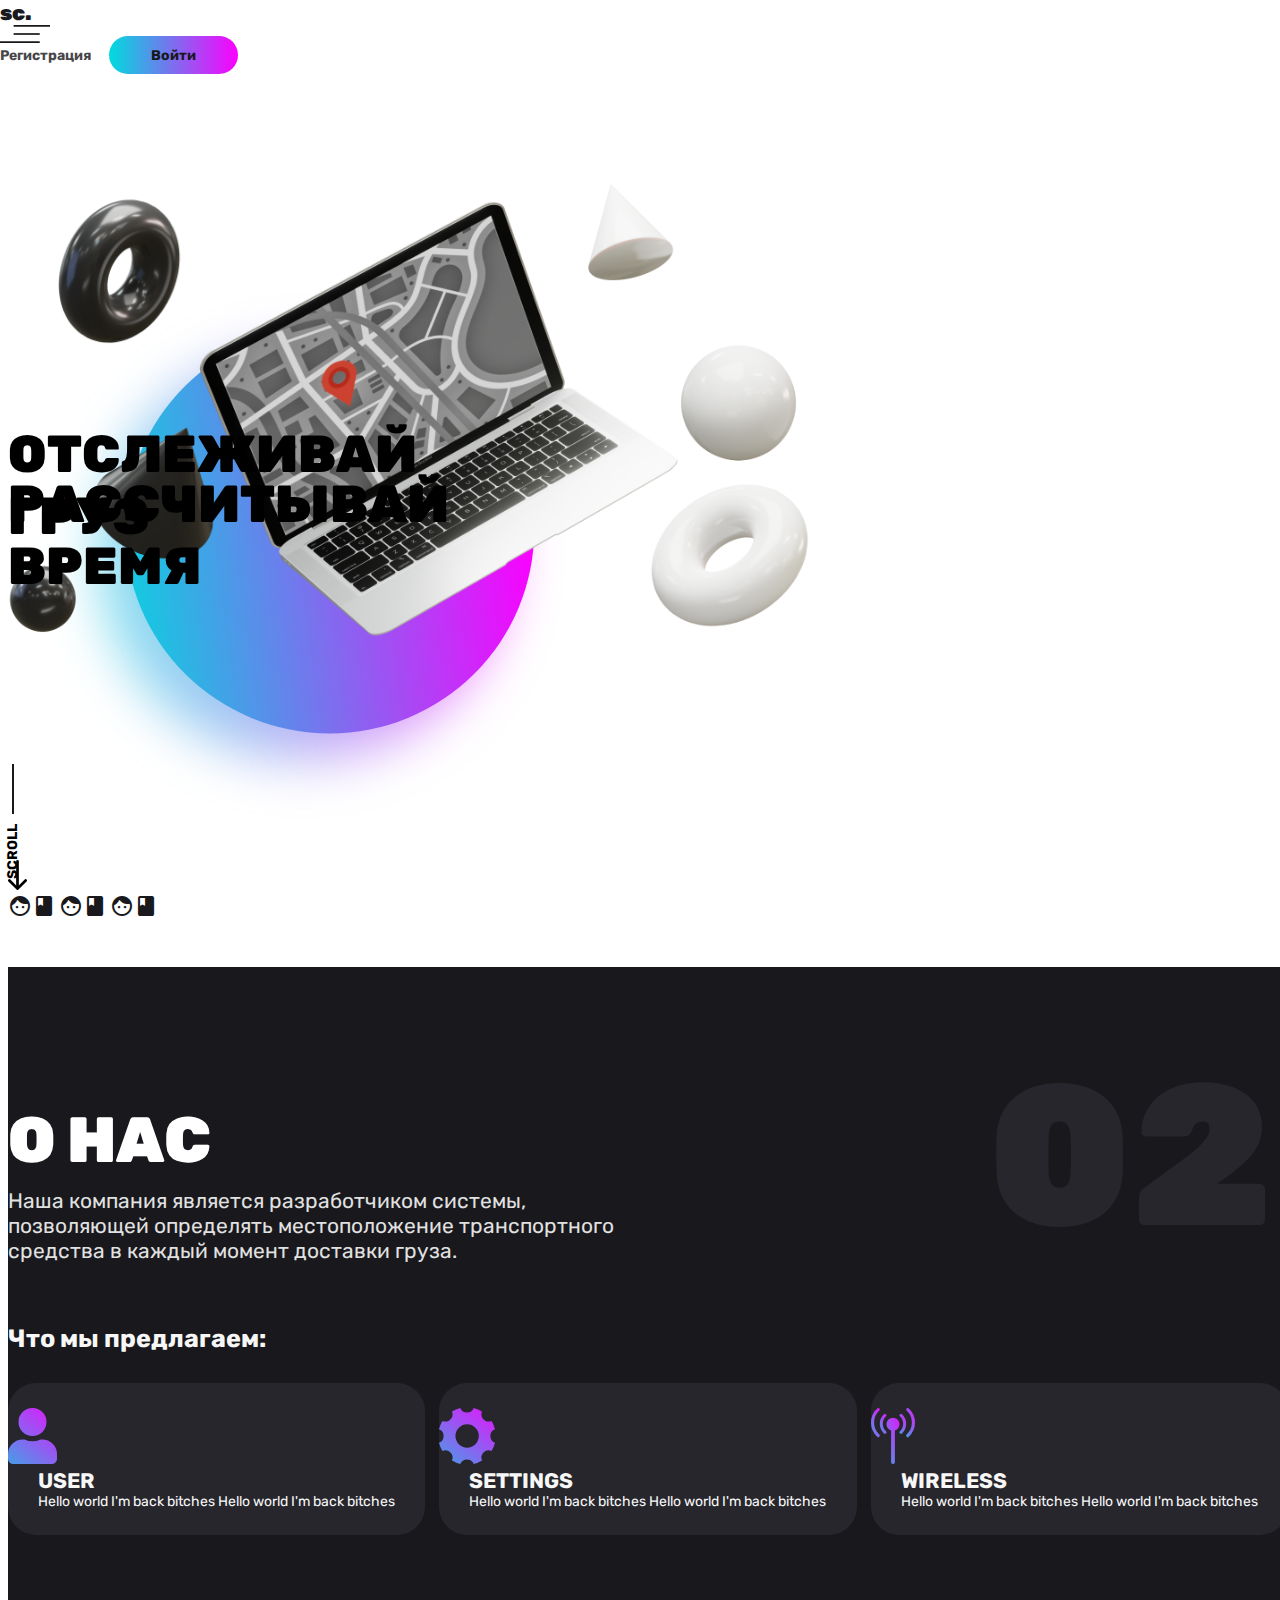
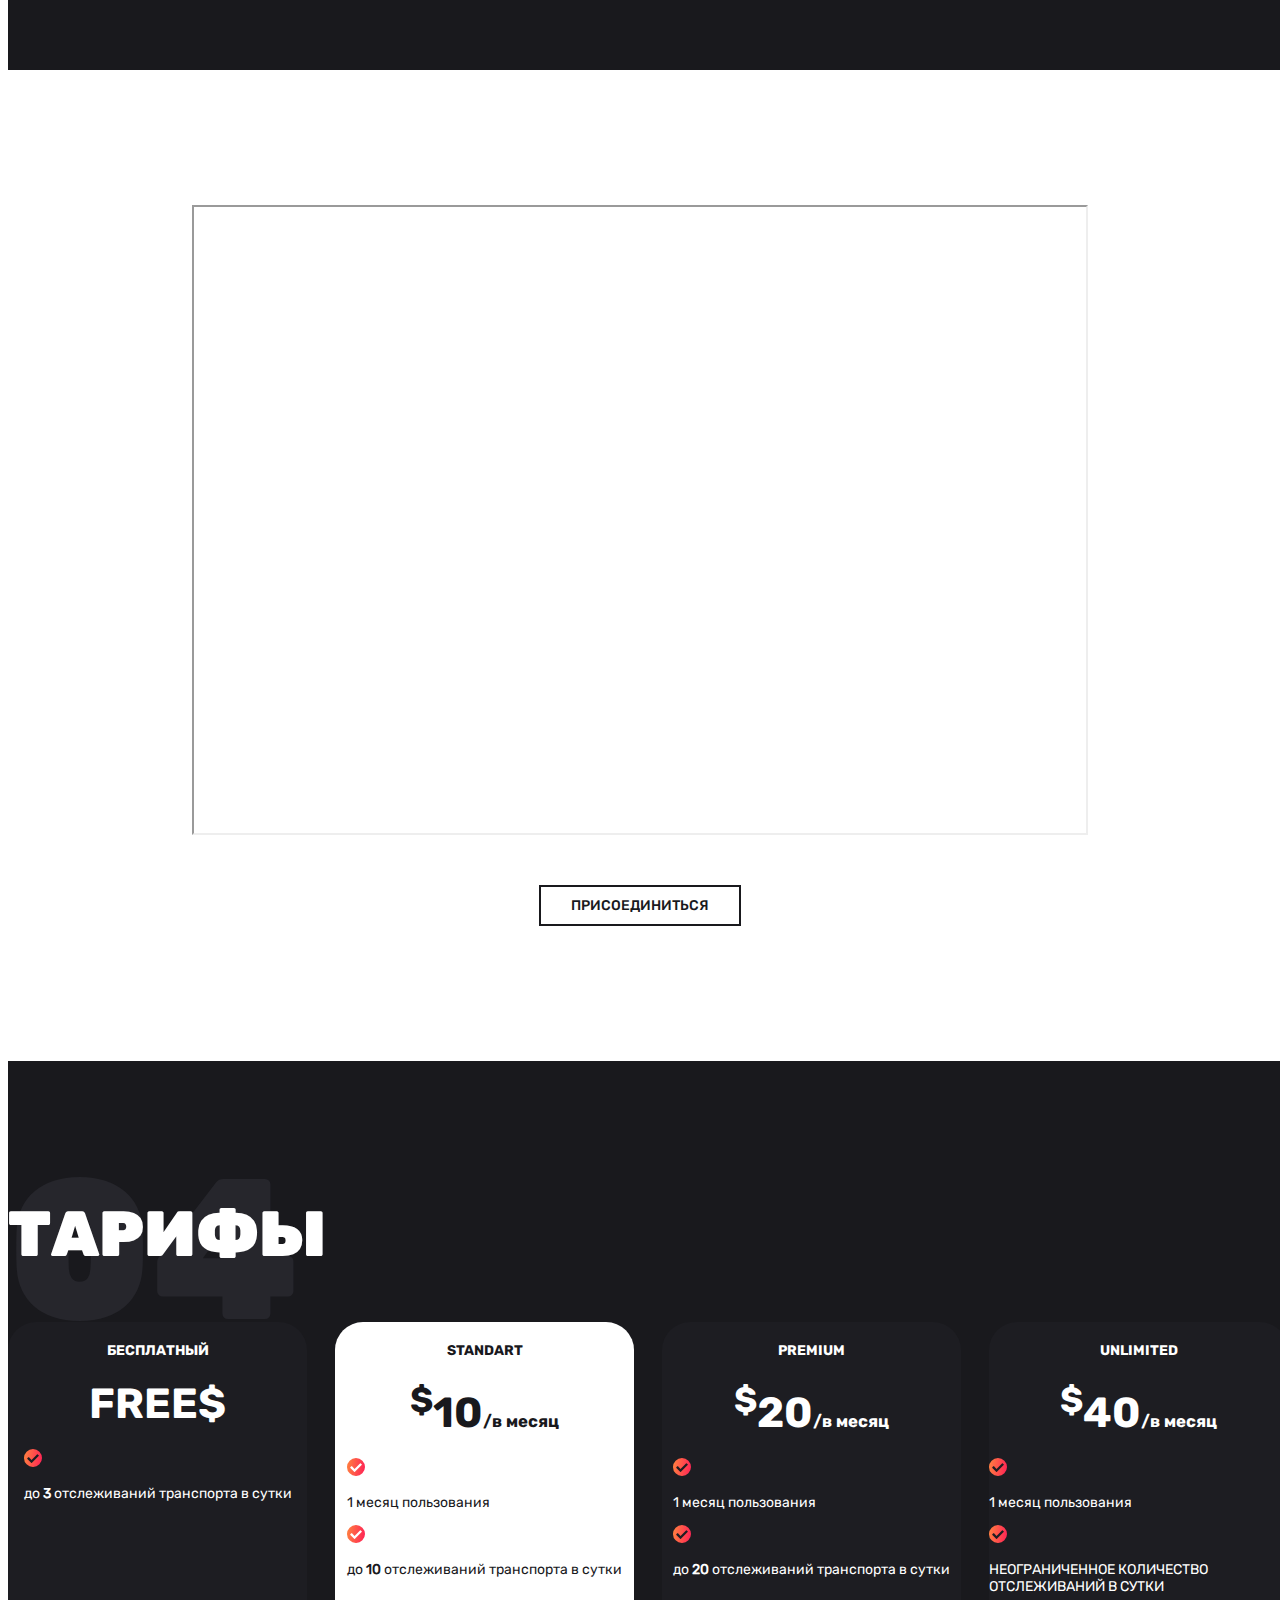
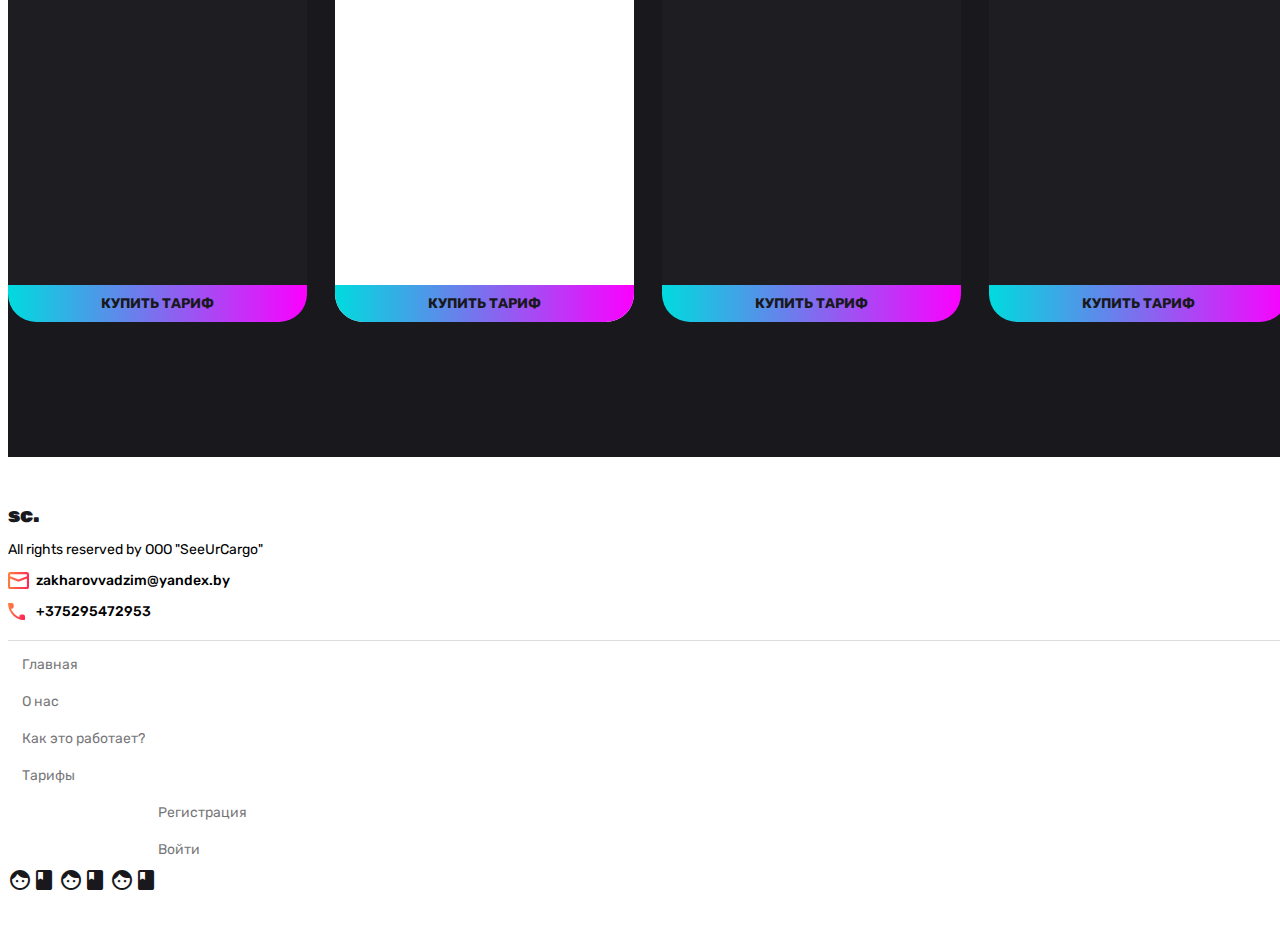
==== index.html @ 06c377d5 "fixed second-version" ====
<!DOCTYPE html>
<html lang="ru">
<head>
    <meta charset="UTF-8">
    <meta name="viewport" content="width=device-width, initial-scale=1.0">
    <link href="https://cdn.jsdelivr.net/npm/bootstrap@5.0.0-beta1/dist/css/bootstrap.min.css" rel="stylesheet" integrity="sha384-giJF6kkoqNQ00vy+HMDP7azOuL0xtbfIcaT9wjKHr8RbDVddVHyTfAAsrekwKmP1" crossorigin="anonymous">
    <link rel="stylesheet" href="https://fonts.googleapis.com/icon?family=Material+Icons">
    <link rel="stylesheet" href="/css/style.css">

    <link type="image/x-icon" rel="shortcut icon" href="img/favicon.png">
    <link type="image/png" sizes="16x16" rel="icon" href="img/favicon.png">
    <link type="image/png" sizes="32x32" rel="icon" href="img/favicon.png">
    <link type="image/png" sizes="96x96" rel="icon" href="img/favicon.png">
    <link type="image/png" sizes="120x120" rel="icon" href="img/favicon.png">
    <link type="image/png" sizes="192x192" rel="icon" href="img/favicon.png">

    <link sizes="57x57" rel="apple-touch-icon" href="img/favicon.png">
    <link sizes="60x60" rel="apple-touch-icon" href="img/favicon.png">
    <link sizes="72x72" rel="apple-touch-icon" href="img/favicon.png">
    <link sizes="76x76" rel="apple-touch-icon" href="img/favicon.png">
    <link sizes="114x114" rel="apple-touch-icon" href="img/favicon.png">
    <link sizes="120x120" rel="apple-touch-icon" href="img/favicon.png">
    <link sizes="144x144" rel="apple-touch-icon" href="img/favicon.png">
    <link sizes="152x152" rel="apple-touch-icon" href="img/favicon.png">
    <link sizes="180x180" rel="apple-touch-icon" href="img/favicon.png">

    <link color="#121212" rel="mask-icon" href="img/favicon.svg">

    <meta name="msapplication-TileColor" content="#ffffff">
    <meta name="msapplication-TileImage" content="img/favicon.png">
    <meta name="msapplication-square70x70logo" content="img/favicon.png">
    <meta name="msapplication-square150x150logo" content="img/favicon.png">
    <meta name="msapplication-wide310x150logo" content="img/favicon.png">
    <meta name="msapplication-square310x310logo" content="img/favicon.png">
    <meta name="application-name" content="sc.">
    
    <meta name="theme-color" content="#ffffff">
    <title>SeeUrCargo - платформа для отслеживания груза.</title>
</head>
<body>

    <!-- modal navigation -->
    

    <!-- header -->
    <header id="header" class="header">
        <div class="container-lg">
            <article class="row align-items-center">
                <h2 class="col-10 col-md-5"><a href="#" class="logo">sc.</a></h2>
                <a href="#" class="col-2 text-end text-md-center us-none burger"><img src="/img/burger.svg" alt="burger"></a>
                <article class="col-5 text-end d-none d-md-block sign">
                    <a href="#" class="sign-up">Регистрация</a>
                    <a href="#" class="sign-in">Войти</a>
                </article>
            </article>
        </div>
    </header>
    
    <!-- main -->
    <main>
        <section id="greeting" class="greeting container-lg">
            <article class="row justify-content-end">
                <h1 class="col title greeting__title"></h1>
                <img src="/img/art.png" alt="main illustration" class="col-lg-6 img-fluid greeting__img">
            </article>
    
            <div class="row greeting__tools">
                <div class="col-4 d-none d-md-block us-none">
                    <span class="scroll">scroll</span>
                </div>
                <a href="#about" class="col col-md-4 text-center us-none"><img src="/img/arrow_down.svg" class="arrow_down" alt="arrow_dwn"></a> 
                <div class="col-4 align-self-end text-end d-none d-md-block us-none social">
                    <a href="#" class="material-icons">
                        facebook
                    </a>
                    <a href="#" class="material-icons">
                        facebook
                    </a>
                    <a href="#" class="material-icons">
                        facebook
                    </a>
                </div>
            </div>
        </section>
    
        <section id="about" class="about">
            <div class="container-lg">
                <div class="num num-about us-none">02</div>
    
                <h2 class="row title about__title">О НАС</h2>
                <p class="row text about__info">
                    Наша компания является разработчиком системы, 
                    позволяющей определять местоположение транспортного средства 
                    в каждый момент доставки груза.
                </p>
                <h3 class="row title about__title-s">
                    Что мы предлагаем:
                </h3>
    
                <section class="features row">
                    <article class="row align-items-center justify-content-center us-none feature">
                        <img src="./img/USER-ICON.svg" alt="" class="col-3 feature__icon">
                        <aside aria-label="USER" class="col-8 feature__info">
                            <h4 class="row feature__title">USER</h4>
                            <p class="row feature__text">
                                Hello world I'm back bitches
                                Hello world I'm back bitches
                            </p>
                        </aside>
                    </article>
                    <article class="row align-items-center justify-content-center us-none feature">
                        <img src="./img/SETTINGS-ICON.svg" alt="" class="col-3 feature__icon">
                        <aside aria-label="SETTINGS" class="col-8 feature__info">
                            <h4 class="row feature__title">SETTINGS</h4>
                            <p class="row feature__text">
                                Hello world I'm back bitches
                                Hello world I'm back bitches
                            </p>
                        </aside>
                    </article>
                    <article class="row align-items-center justify-content-center us-none feature">
                        <img src="./img/WIRELESS-ICON.svg" alt="" class="col-3 feature__icon">
                        <aside aria-label="WIRELESS" class="col-8 feature__info">
                            <h4 class="row feature__title">WIRELESS</h4>
                            <p class="row feature__text">
                                Hello world I'm back bitches
                                Hello world I'm back bitches
                            </p>
                        </aside>
                    </article>
                </section>
            </div>
        </section>

        <section id="hiw" class="hiw container-lg">
            <iframe class="hiw__video" title="how it works" src="https://www.youtube.com/embed/Cytxob-IxYg" allow="accelerometer; autoplay; clipboard-write; encrypted-media; gyroscope; picture-in-picture" allowfullscreen></iframe>
            <a href="register.html" class="hiw__btn" type="reset">ПРИСОЕДИНИТЬСЯ</a>
        </section>

        <section id="rates" class="rates">
            <div class="container-lg">
                <div class="num num-rates us-none">04</div>

                <h2 class="row justify-content-end col-auto title rates__title">ТАРИФЫ</h2>
                <section class="row rates-list">
                    <article class="rate">
                        <h3 class="row justify-content-center col-auto title rate__title">БЕСПЛАТНЫЙ</h3>

                        <h4 class="row justify-content-center col-auto rate__price">FREE$</h4>

                        <aside aria-label="ADVANTAGES" class="rate__advantages">
                            <article class="row justify-content-center advantage">
                                <img class="col-2 offset-1 text-center check" src="/img/check.svg" alt="check">
                                <p class="col-9">до <strong>3</strong> отслеживаний
                                    транспорта в сутки</p>
                            </article>
                            
                        </aside>


                        <button id="but_rate" href="#" class="rate__purchase">КУПИТЬ ТАРИФ</button>
                    </article>
                    <article class="rate rate-white">
                        <h3 class="title rate__title">STANDART</h3>

                        <h4 class="rate__price">
                            <span><sup>$</sup></span><span>10</span><span>/в месяц</span>
                        </h4>

                        <aside aria-label="ADVANTAGES" class="rate__advantages">
                            <article class="row justify-content-center advantage">
                                <img class="col-2 offset-1 text-center check" src="/img/check.svg" alt="check">
                                <p class="col-9">1 месяц пользования</p>
                            </article>   
                            <article class="row justify-content-center advantage">
                                <img class="col-2 offset-1 text-center check" src="/img/check.svg" alt="check">
                                <p class="col-9">до <strong>10</strong> отслеживаний
                                    транспорта в сутки</p>
                            </article>  
                        </aside>


                        <button id="but_rate" href="#" class="rate__purchase">КУПИТЬ ТАРИФ</button>
                    </article>
                    <article class="rate">
                        <h3 class="title rate__title">PREMIUM</h3>

                        <h4 class="rate__price">
                            <span><sup>$</sup></span><span>20</span><span>/в месяц</span>
                        </h4>

                        <aside aria-label="ADVANTAGES" class="rate__advantages">
                            <article class="row justify-content-center advantage">
                                <img class="col-2 offset-1 text-center check" src="/img/check.svg" alt="check">
                                <p class="col-9">1 месяц пользования</p>
                            </article>   
                            <article class="row justify-content-center advantage">
                                <img class="col-2 offset-1 text-center check" src="/img/check.svg" alt="check">
                                <p class="col-9">до <strong>20</strong> отслеживаний
                                    транспорта в сутки</p>
                            </article>  
                        </aside>


                        <button id="but_rate" href="#" class="rate__purchase">КУПИТЬ ТАРИФ</button>
                    </article>
                    <article class="rate">
                        <h3 class="title rate__title">UNLIMITED</h3>

                        <h4 class="rate__price">
                            <span><sup>$</sup></span><span>40</span><span>/в месяц</span>
                        </h4>

                        <aside aria-label="ADVANTAGES" class="rate__advantages">
                            <article class="row justify-content-center advantage">
                                <img class="col-2 offset-1 text-center check" src="/img/check.svg" alt="check">
                                <p class="col-8">1 месяц пользования</p>
                            </article>   
                            <article class="row justify-content-center advantage">
                                <img class="col-2 offset-1 text-center check" src="/img/check.svg" alt="check">
                                <p class="col-8">НЕОГРАНИЧЕННОЕ КОЛИЧЕСТВО ОТСЛЕЖИВАНИЙ В СУТКИ</p>
                            </article>   
                        </aside>


                        <button id="but_rate" href="#" class="rate__purchase">КУПИТЬ ТАРИФ</button>
                    </article>
                </section>
            </div>
        </section>
    </main>
    
    <!-- footer -->
    <footer id="footer" class="footer container-lg">
        <article class="row justify-content-between">
            <div class="col-12 col-md-auto">
                <h2><a href="#" class="logo">sc.</a></h2>
                <p class="footer__text">All rights reserved by OOO "SeeUrCargo"</p>
            </div>

            <aside aria-label="CONTACTS" class="col-12 col-md-auto contacts">
                <p class="contact mail">zakharovvadzim@yandex.by</p>
                <p class="contact phone">+375295472953</p>
            </aside>  
        </article>

        <div class="w-100 line"></div>

        <article class="row">
            <div class="col-4 col-md-auto nav">
                <a href="#header">Главная</a>
                <a href="#about">О нас</a>
                <a href="#hiw">Как это работает?</a>
                <a href="#rates">Тарифы</a>
            </div>
            <div class="col-4 col-md-auto sign">
                <a href="register.html">Регистрация</a>
                <a href="login.html">Войти</a>
            </div>
            <div class="col align-self-end text-end social">
                <a href="#" class="material-icons">
                    facebook
                </a>
                <a href="#" class="material-icons">
                    facebook
                </a>
                <a href="#" class="material-icons">
                    facebook
                </a>
            </div>
        </article>
    </footer>

    <script src="https://cdn.jsdelivr.net/npm/bootstrap@5.0.0-beta1/dist/js/bootstrap.bundle.min.js" integrity="sha384-ygbV9kiqUc6oa4msXn9868pTtWMgiQaeYH7/t7LECLbyPA2x65Kgf80OJFdroafW" crossorigin="anonymous"></script>
    <script src="/js/index.js"></script>
</body>
</html>
---- css/style.css ----
@charset "UTF-8";
@font-face {
  font-family: Rubik-Black;
  src: url("/font/Rubik/Rubik-Black.ttf");
}
@font-face {
  font-family: Rubik-Bold;
  src: local("Rubik-Bold"), url("/font/Rubik/Rubik-Bold.ttf");
}
@font-face {
  font-family: Rubik-Regular;
  src: local("Rubik-Regular"), url("/font/Rubik/Rubik-Regular.ttf");
}
@font-face {
  font-family: Rubik-Medium;
  src: local("Rubik-Medium"), url("/font/Rubik/Rubik-Medium.ttf");
}
*, *:before, *:after {
  box-sizing: border-box;
}

body {
  font-size: 14px;
  font-family: Rubik-Regular;
  overflow-x: hidden;
  background-color: #fff;
}

a {
  color: #19191D;
  text-decoration: none;
}
a:hover, a:focus {
  outline: 0;
  color: #19191D;
  text-decoration: none;
}

h1, h2, h3, h4, h5, h6 {
  padding: 0;
  margin: 0;
}

h1, h2 {
  font-family: Rubik-Black;
}

h3, h4 {
  font-family: Rubik-Bold;
}

h5, h6 {
  font-family: Rubik-Regular;
}

.us-none {
  user-select: none;
}

.title {
  font-size: 4rem;
}

header {
  position: absolute;
  top: 0;
  left: 50%;
  transform: translateX(-50%);
  width: 100vw;
  background-color: #fff;
}
header .row {
  height: 15vh;
}

.logo {
  font-family: Rubik-Black;
  font-size: 1em;
}
.logo a {
  padding: 0;
  margin: 0;
}

.burger img {
  width: 50px;
}

.sign {
  font-family: Rubik-Bold;
  font-size: 1em;
}
.sign-up {
  margin-right: 15px;
  opacity: 0.8;
  transition: opacity 0.3s;
}
.sign-up:hover, .sign-up:focus {
  opacity: 1;
  transition: opacity 0.3s;
}
.sign-in {
  padding: 0.75em 3em;
  background: linear-gradient(90deg, #00DBDE, #FC00FF);
  border-radius: 100px;
}

footer {
  width: 100vw;
  background-color: #fff;
  padding-top: 5vh;
  padding-bottom: 5vh;
}

footer .nav, footer .sign {
  font-family: Rubik-Regular;
  margin-left: 1em;
  display: flex;
  flex-direction: column;
}
footer .nav a, footer .sign a {
  margin: 10px 0;
  opacity: 0.6;
  transition: all 0.3s;
}
footer .nav a:hover, footer .sign a:hover {
  opacity: 1;
  transition: all 0.3s;
}

footer .sign {
  margin-left: 150px;
}

.greeting {
  position: relative;
  max-height: 100vh;
  margin-top: 15vh;
  padding-top: 5vh;
  padding-bottom: 5vh;
}
.greeting__title {
  position: absolute;
  top: 55%;
  left: 0;
  margin-top: -120px;
  font-size: 52px;
}
.greeting__title:before {
  content: "ОТСЛЕЖИВАЙ ГРУЗ";
  position: absolute;
  top: -50px;
}
.greeting__title:after {
  content: "РАССЧИТЫВАЙ ВРЕМЯ";
  position: absolute;
}

.about {
  position: relative;
  width: 100vw;
  padding-top: 15vh;
  padding-bottom: 15vh;
  background-color: #19191D;
}
.about__title {
  transform: translate(0px);
  color: #fff;
}
.about__title-s {
  margin-top: 60px;
  font-size: 1.8em;
  color: #f7f7f7;
}
.about__info {
  width: 50%;
  z-index: 1;
  margin-top: 10px;
  font-family: Rubik-Regular;
  font-size: 1.5em;
  color: #fff;
  opacity: 0.87;
}

.hiw {
  padding-top: 15vh;
  padding-bottom: 15vh;
  display: flex;
  align-items: center;
  flex-direction: column;
}
.hiw__video {
  width: 70vw;
  height: 70vh;
}
.hiw__btn {
  font-family: Rubik-Medium;
  font-size: 1em;
  margin-top: 50px;
  padding: 10px 30px;
  border: 2px solid #19191D;
  outline: 0;
  background-color: transparent;
  transition: all 0.3s;
}
.hiw__btn:hover, .hiw__btn:focus {
  background-color: #19191D;
  color: #f7f7f7;
  transition: all 0.3s;
}

.rates {
  position: relative;
  width: 100vw;
  min-height: 100vh;
  padding-top: 15vh;
  padding-bottom: 15vh;
  background-color: #19191D;
}
.rates__title {
  color: #fff;
  transform: translate(0px);
}

.features {
  margin-top: 30px;
  display: grid;
  grid-template-rows: 1fr;
  grid-template-columns: repeat(3, 1fr);
  column-gap: 14px;
}

.feature {
  background-color: #26262C;
  color: #f7f7f7;
  border-radius: 2em;
  padding: 25px 0;
  margin: 0;
  justify-items: center;
  transition: all 0.3s;
}
.feature__icon {
  height: 4em;
}
.feature__title {
  padding: 0;
  margin: 0;
  font-size: 1.5em;
}
.feature__text {
  padding: 0;
  margin: 0;
}

.feature:hover {
  transition: all 0.3s;
  transform: translateY(-0.7em);
}

.rates-list {
  margin-top: 50px;
  display: grid;
  grid-template-rows: 1fr;
  grid-template-columns: repeat(4, 1fr);
  column-gap: 28px;
}

.rate {
  position: relative;
  display: flex;
  flex-direction: column;
  align-items: center;
  min-height: 400px;
  max-height: 600px;
  height: 70vh;
  background-color: #1D1D22;
  color: #fff;
  border-radius: 2em;
  z-index: 1;
  transition: all 0.3s;
}
.rate:hover, .rate:focus {
  transform: translateY(-1em);
  transition: all 0.3s;
}
.rate__title {
  margin-top: 20px;
  font-size: 1em;
}
.rate__price {
  margin-top: 20px;
  font-size: 3em;
}
.rate__price span:last-child {
  font-size: 0.4em;
}
.rate__advantages {
  margin-top: 20px;
}
.rate__purchase {
  position: absolute;
  left: 0;
  bottom: 0;
  width: 100%;
  padding-top: 10px;
  padding-bottom: 10px;
  outline: 0;
  border: none;
  background: linear-gradient(90deg, #00DBDE, #FC00FF);
  color: #19191D;
  font-family: Rubik-Bold;
  font-size: 1em;
  border-radius: 0 0 2em 2em;
}

.rate-white {
  color: #19191D;
  background-color: #fff;
}

.arrow_down {
  height: 30px;
  transition: all 0.3s;
}
.arrow_down:hover {
  transform: translateY(0.3em);
}

.scroll {
  position: relative;
  font-family: Rubik-Bold;
  font-size: 1em;
  display: inline-block;
  text-transform: uppercase;
  margin-left: -23px;
  transform: rotate(-90deg);
}
.scroll:after {
  content: "";
  position: absolute;
  width: 50px;
  height: 2px;
  background-color: #19191D;
  top: calc(50% - 1px);
  margin-left: 10px;
}

.num {
  position: absolute;
  top: 10vh;
  color: #26262C;
  font-size: 200px;
  line-height: 100%;
  font-family: Rubik-Black;
  margin: 0;
  padding: 0;
}
.num-about {
  right: 15px;
}
.num-rates {
  left: 0;
}

.check {
  user-select: none;
  height: 18px;
}

.contact {
  position: relative;
  font-family: Rubik-Medium;
  font-size: 1em;
  margin-left: 2em;
}

.mail:before {
  content: "";
  position: absolute;
  height: 1.2em;
  width: 2em;
  top: calc(50% - .6em);
  left: -2em;
  background-image: url("/img/mail.svg");
  background-size: contain;
  background-repeat: no-repeat;
}

.phone:before {
  content: "";
  position: absolute;
  height: 1.2em;
  width: 2em;
  top: calc(50% - .6em);
  left: -2em;
  background-image: url("/img/phone.svg");
  background-size: contain;
  background-repeat: no-repeat;
}

.line {
  height: 1px;
  background-color: #1D1D22;
  margin-top: 20px;
  margin-bottom: 5px;
  opacity: 0.15;
}

@media (max-width: 991.98px) {
  body {
    font-size: 16px;
  }

  .greeting__title {
    top: 25%;
  }
  .greeting__img {
    margin-top: 100px;
  }

  .about {
    padding-right: 15px;
    padding-left: 15px;
    font-size: 1.4em;
  }
  .about__info {
    width: 100%;
  }

  .features {
    grid-template-rows: repeat(3, 1fr);
    grid-template-columns: 1fr;
    column-gap: 0;
    row-gap: 2em;
  }

  .feature {
    padding: 30px 0;
  }
  .feature__text {
    width: 75%;
  }

  .hiw {
    font-size: 1.5em;
  }

  .rates {
    padding-right: 15px;
    padding-left: 15px;
    font-size: 1.4em;
  }
  .rates-list {
    grid-template-rows: repeat(2, 1fr);
    grid-template-columns: repeat(2, 1fr);
    row-gap: 2em;
  }
}
@media (max-width: 767.98px) {
  .greeting__title {
    top: 25%;
    font-size: 42px;
  }

  .feature {
    padding: 30px 0;
  }
  .feature__text {
    width: 90%;
  }

  .hiw__video {
    width: 90vw;
    height: 30vh;
  }

  .rates {
    padding-right: 15px;
    padding-left: 15px;
    font-size: 1.4em;
  }
  .rates-list {
    grid-template-rows: repeat(4, 1fr);
    grid-template-columns: 1fr;
    column-gap: 0;
    row-gap: 2em;
  }

  .rate {
    width: 65%;
    margin-left: 17.5%;
  }
}
@media (max-width: 575.98px) {
  body {
    font-size: 12px;
  }

  .greeting__title {
    top: 35%;
    font-size: 36px;
  }

  .rates {
    font-size: 1.5em;
  }

  .rate {
    width: 80%;
    margin-left: 10%;
  }

  footer .sign {
    margin-left: 10px;
  }
}
@media (max-width: 400px) {
  body {
    font-size: 10px;
  }

  .greeting__title {
    top: 35%;
    font-size: 28px;
  }

  .rates__title {
    font-size: 3em;
  }

  footer .social {
    display: none;
  }
}

/*# sourceMappingURL=style.css.map */
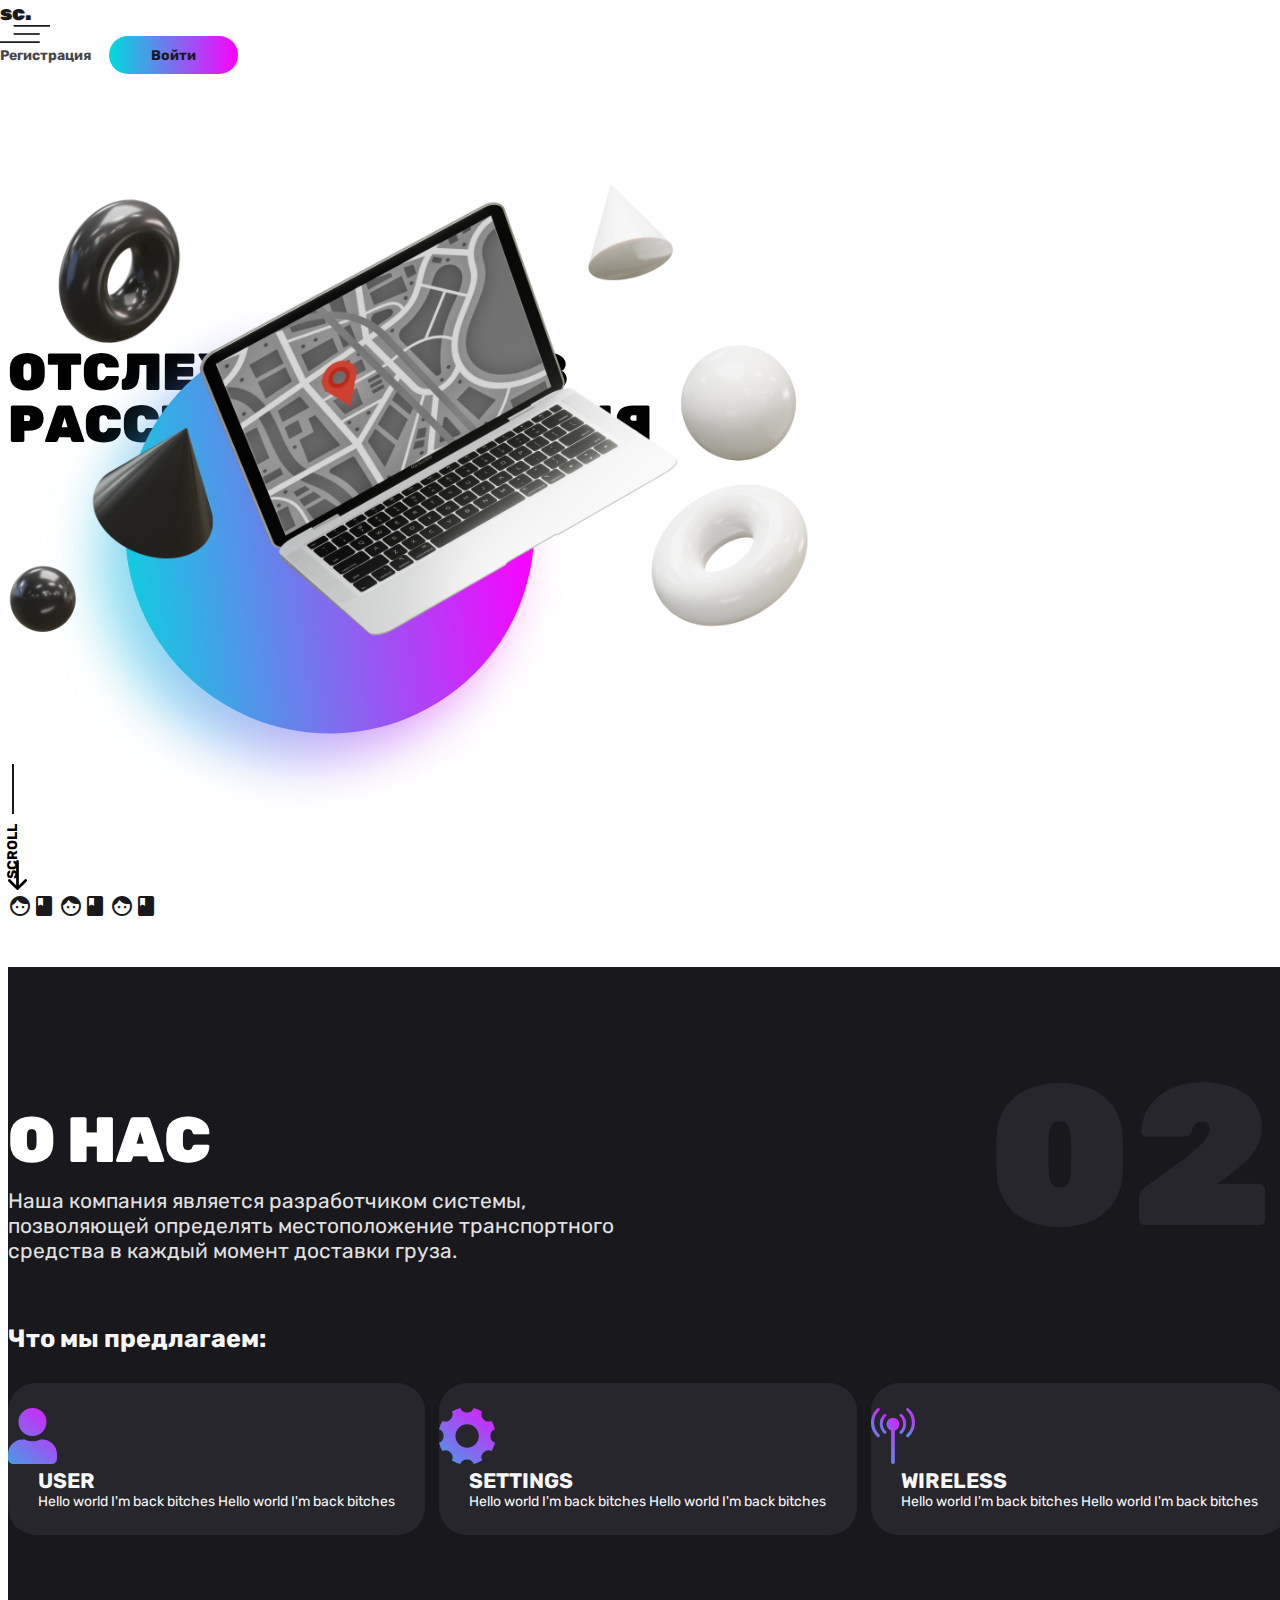
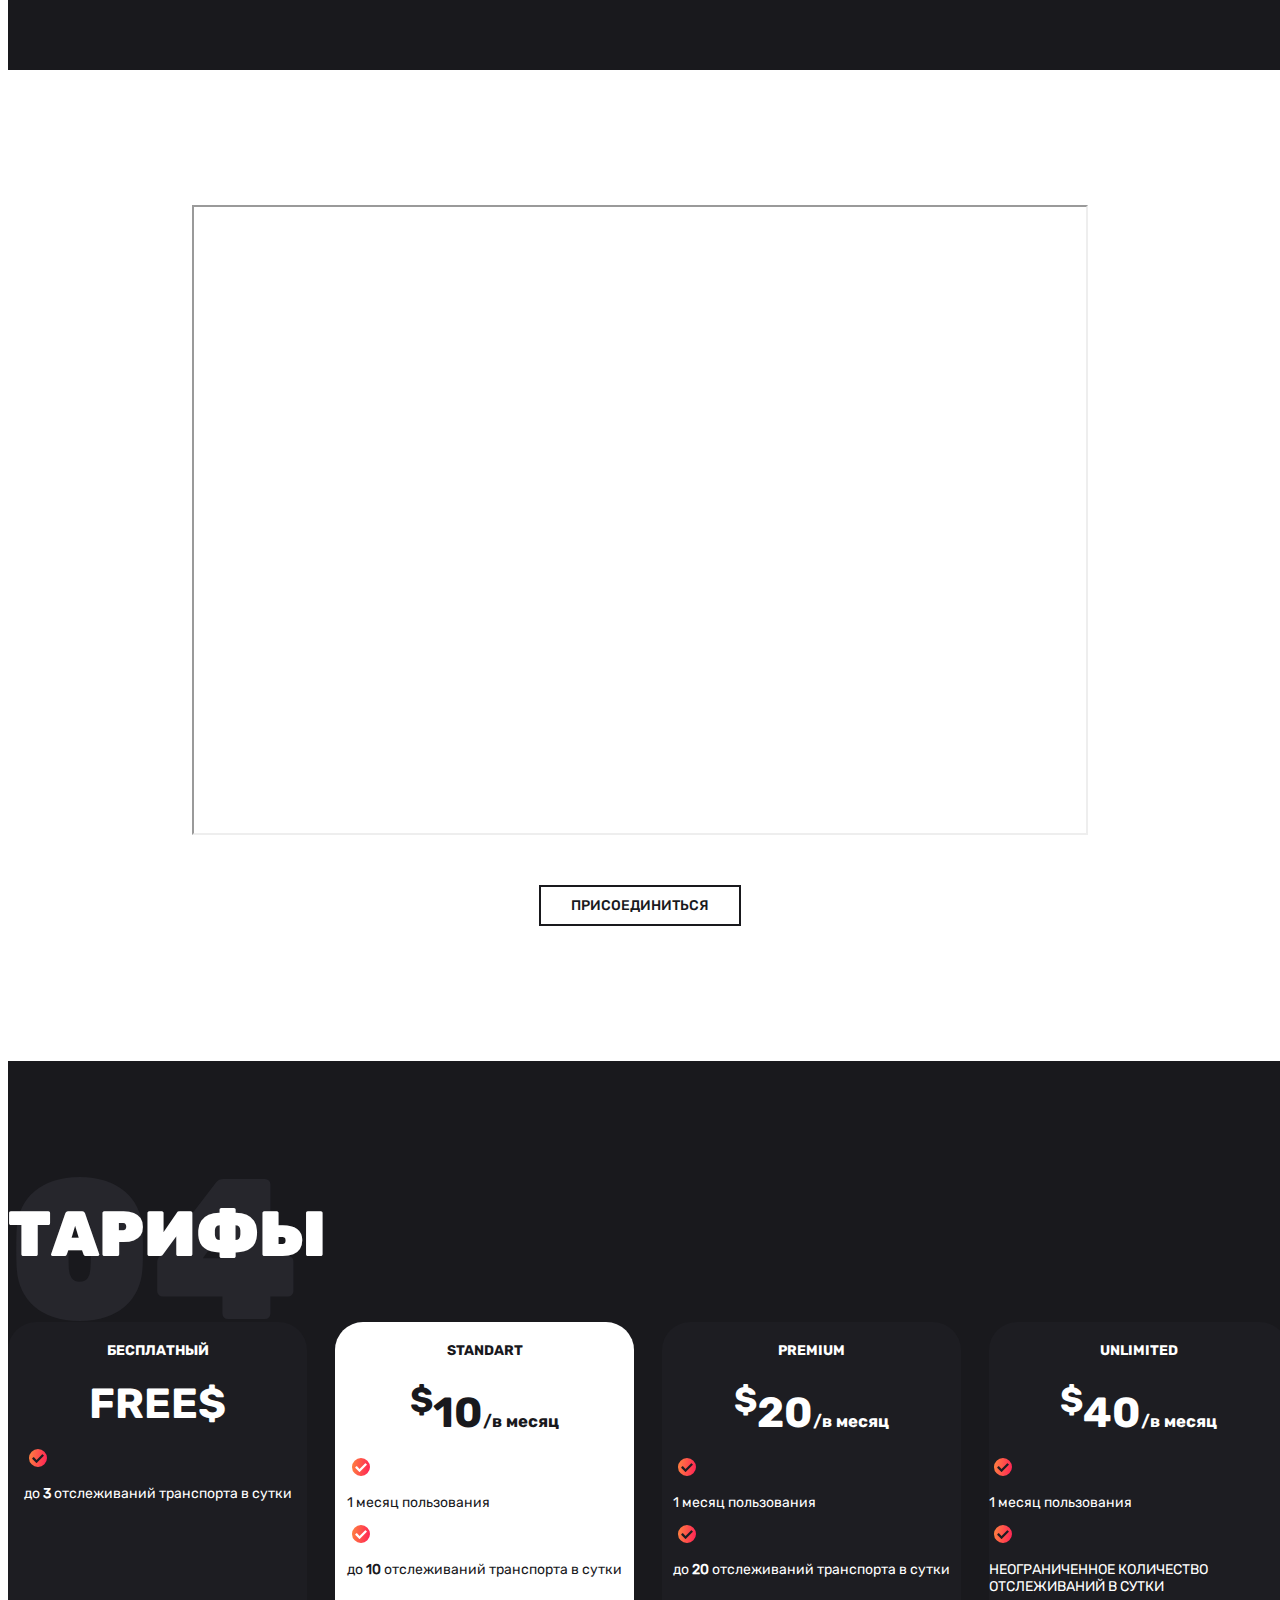
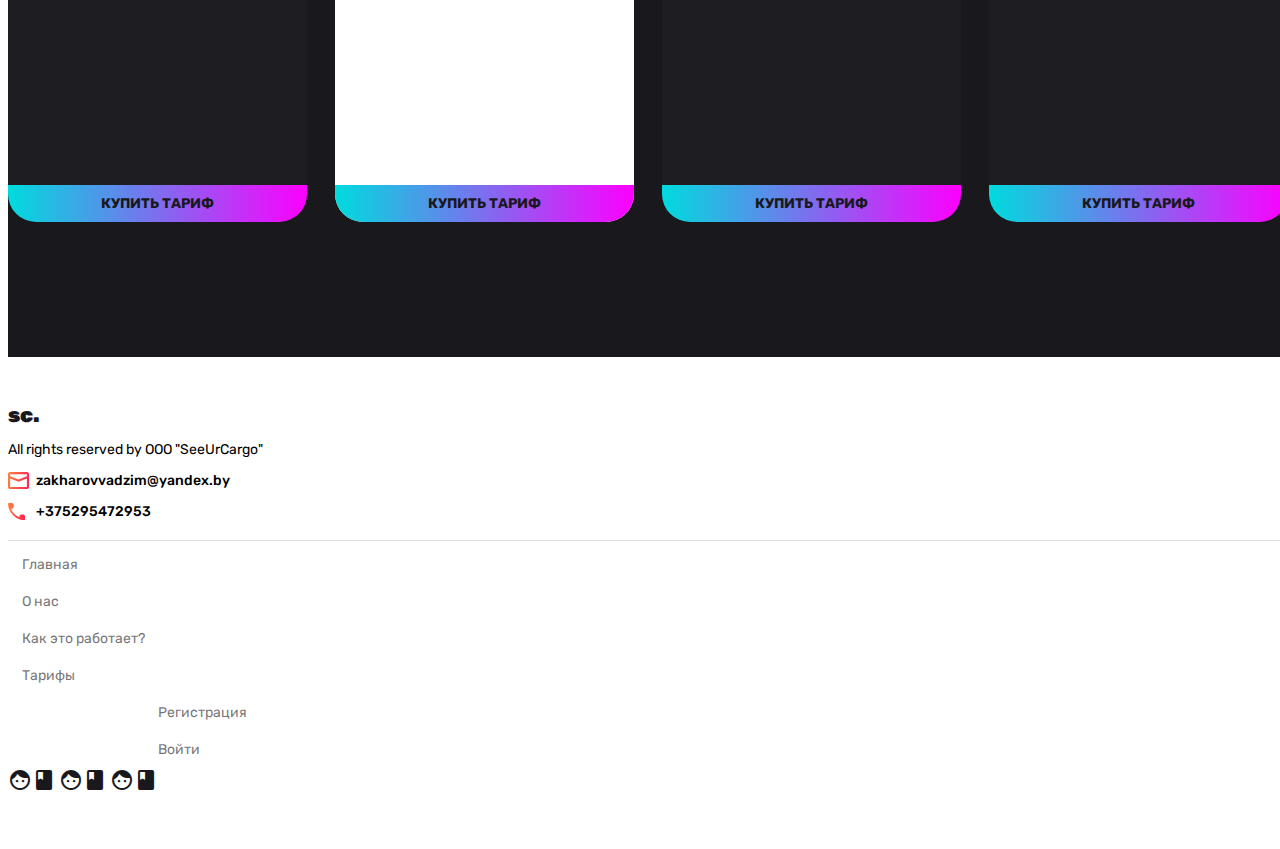
==== commit 3cd81ea2: "fixed: position" ====
--- a/index.html
+++ b/index.html
@@ -60,16 +60,16 @@
     <main>
         <section id="greeting" class="greeting container-lg">
             <article class="row justify-content-end">
-                <h1 class="col title greeting__title"></h1>
-                <img src="/img/art.png" alt="main illustration" class="col-lg-6 img-fluid greeting__img">
+                <h1 class="title greeting__title">ОТСЛЕЖИВАЙ ГРУЗ <br> РАССЧИТЫВАЙ ВРЕМЯ</h1>
+                <img src="/img/art.png" alt="main illustration" class="col-lg-6 img-fluid">
             </article>
     
-            <div class="row greeting__tools">
-                <div class="col-4 d-none d-md-block us-none">
+            <article class="row greeting__tools">
+                <article class="col-4 d-none d-md-block us-none">
                     <span class="scroll">scroll</span>
-                </div>
+                </article>
                 <a href="#about" class="col col-md-4 text-center us-none"><img src="/img/arrow_down.svg" class="arrow_down" alt="arrow_dwn"></a> 
-                <div class="col-4 align-self-end text-end d-none d-md-block us-none social">
+                <article class="col-4 align-self-end text-end d-none d-md-block us-none social">
                     <a href="#" class="material-icons">
                         facebook
                     </a>
@@ -79,8 +79,8 @@
                     <a href="#" class="material-icons">
                         facebook
                     </a>
-                </div>
-            </div>
+                </article>
+            </article>
         </section>
     
         <section id="about" class="about">
@@ -134,7 +134,7 @@
 
         <section id="hiw" class="hiw container-lg">
             <iframe class="hiw__video" title="how it works" src="https://www.youtube.com/embed/Cytxob-IxYg" allow="accelerometer; autoplay; clipboard-write; encrypted-media; gyroscope; picture-in-picture" allowfullscreen></iframe>
-            <a href="register.html" class="hiw__btn" type="reset">ПРИСОЕДИНИТЬСЯ</a>
+            <a href="register.html" class="hiw__btn">ПРИСОЕДИНИТЬСЯ</a>
         </section>
 
         <section id="rates" class="rates">
@@ -150,15 +150,14 @@
 
                         <aside aria-label="ADVANTAGES" class="rate__advantages">
                             <article class="row justify-content-center advantage">
-                                <img class="col-2 offset-1 text-center check" src="/img/check.svg" alt="check">
+                                <img class="col text-center check" src="/img/check.svg" alt="check">
                                 <p class="col-9">до <strong>3</strong> отслеживаний
                                     транспорта в сутки</p>
                             </article>
-                            
-                        </aside>
-
-
-                        <button id="but_rate" href="#" class="rate__purchase">КУПИТЬ ТАРИФ</button>
+                        </aside>
+
+
+                        <button id="btn_rate-1" href="#" class="rate__purchase">КУПИТЬ ТАРИФ</button>
                     </article>
                     <article class="rate rate-white">
                         <h3 class="title rate__title">STANDART</h3>
@@ -180,7 +179,7 @@
                         </aside>
 
 
-                        <button id="but_rate" href="#" class="rate__purchase">КУПИТЬ ТАРИФ</button>
+                        <button id="btn_rate-2" href="#" class="rate__purchase">КУПИТЬ ТАРИФ</button>
                     </article>
                     <article class="rate">
                         <h3 class="title rate__title">PREMIUM</h3>
@@ -202,7 +201,7 @@
                         </aside>
 
 
-                        <button id="but_rate" href="#" class="rate__purchase">КУПИТЬ ТАРИФ</button>
+                        <button id="btn_rate-3" href="#" class="rate__purchase">КУПИТЬ ТАРИФ</button>
                     </article>
                     <article class="rate">
                         <h3 class="title rate__title">UNLIMITED</h3>
@@ -223,7 +222,7 @@
                         </aside>
 
 
-                        <button id="but_rate" href="#" class="rate__purchase">КУПИТЬ ТАРИФ</button>
+                        <button id="btn_rate-4" href="#" class="rate__purchase">КУПИТЬ ТАРИФ</button>
                     </article>
                 </section>
             </div>
@@ -247,12 +246,12 @@
         <div class="w-100 line"></div>
 
         <article class="row">
-            <div class="col-4 col-md-auto nav">
+            <nav class="col-4 col-md-auto nav">
                 <a href="#header">Главная</a>
                 <a href="#about">О нас</a>
                 <a href="#hiw">Как это работает?</a>
                 <a href="#rates">Тарифы</a>
-            </div>
+            </nav>
             <div class="col-4 col-md-auto sign">
                 <a href="register.html">Регистрация</a>
                 <a href="login.html">Войти</a>
--- a/css/style.css
+++ b/css/style.css
@@ -1,4 +1,3 @@
-@charset "UTF-8";
 @font-face {
   font-family: Rubik-Black;
   src: url("/font/Rubik/Rubik-Black.ttf");
@@ -134,26 +133,20 @@
 
 .greeting {
   position: relative;
-  max-height: 100vh;
   margin-top: 15vh;
   padding-top: 5vh;
   padding-bottom: 5vh;
 }
+.greeting .row {
+  position: relative;
+}
 .greeting__title {
   position: absolute;
-  top: 55%;
+  z-index: -1;
+  top: 25%;
   left: 0;
-  margin-top: -120px;
   font-size: 52px;
-}
-.greeting__title:before {
-  content: "ОТСЛЕЖИВАЙ ГРУЗ";
-  position: absolute;
-  top: -50px;
-}
-.greeting__title:after {
-  content: "РАССЧИТЫВАЙ ВРЕМЯ";
-  position: absolute;
+  line-height: 1em;
 }
 
 .about {
@@ -212,7 +205,6 @@
 .rates {
   position: relative;
   width: 100vw;
-  min-height: 100vh;
   padding-top: 15vh;
   padding-bottom: 15vh;
   background-color: #19191D;
@@ -271,7 +263,7 @@
   flex-direction: column;
   align-items: center;
   min-height: 400px;
-  max-height: 600px;
+  max-height: 500px;
   height: 70vh;
   background-color: #1D1D22;
   color: #fff;
@@ -365,6 +357,8 @@
 .check {
   user-select: none;
   height: 18px;
+  padding-right: 5px;
+  padding-left: 5px;
 }
 
 .contact {
@@ -406,16 +400,20 @@
   opacity: 0.15;
 }
 
+@media (max-width: 1199.98px) {
+  .greeting__title {
+    font-size: 44px;
+  }
+}
 @media (max-width: 991.98px) {
   body {
     font-size: 16px;
   }
 
   .greeting__title {
-    top: 25%;
-  }
-  .greeting__img {
-    margin-top: 100px;
+    position: relative;
+    font-size: 52px;
+    line-height: 1em;
   }
 
   .about {
@@ -457,8 +455,15 @@
   }
 }
 @media (max-width: 767.98px) {
+  .greeting {
+    padding-top: 0vh;
+    padding-bottom: 0vh;
+  }
+  .greeting .row > * {
+    padding-top: 30px;
+    padding-bottom: 30px;
+  }
   .greeting__title {
-    top: 25%;
     font-size: 42px;
   }
 
@@ -497,7 +502,6 @@
   }
 
   .greeting__title {
-    top: 35%;
     font-size: 36px;
   }
 
@@ -520,7 +524,6 @@
   }
 
   .greeting__title {
-    top: 35%;
     font-size: 28px;
   }
 
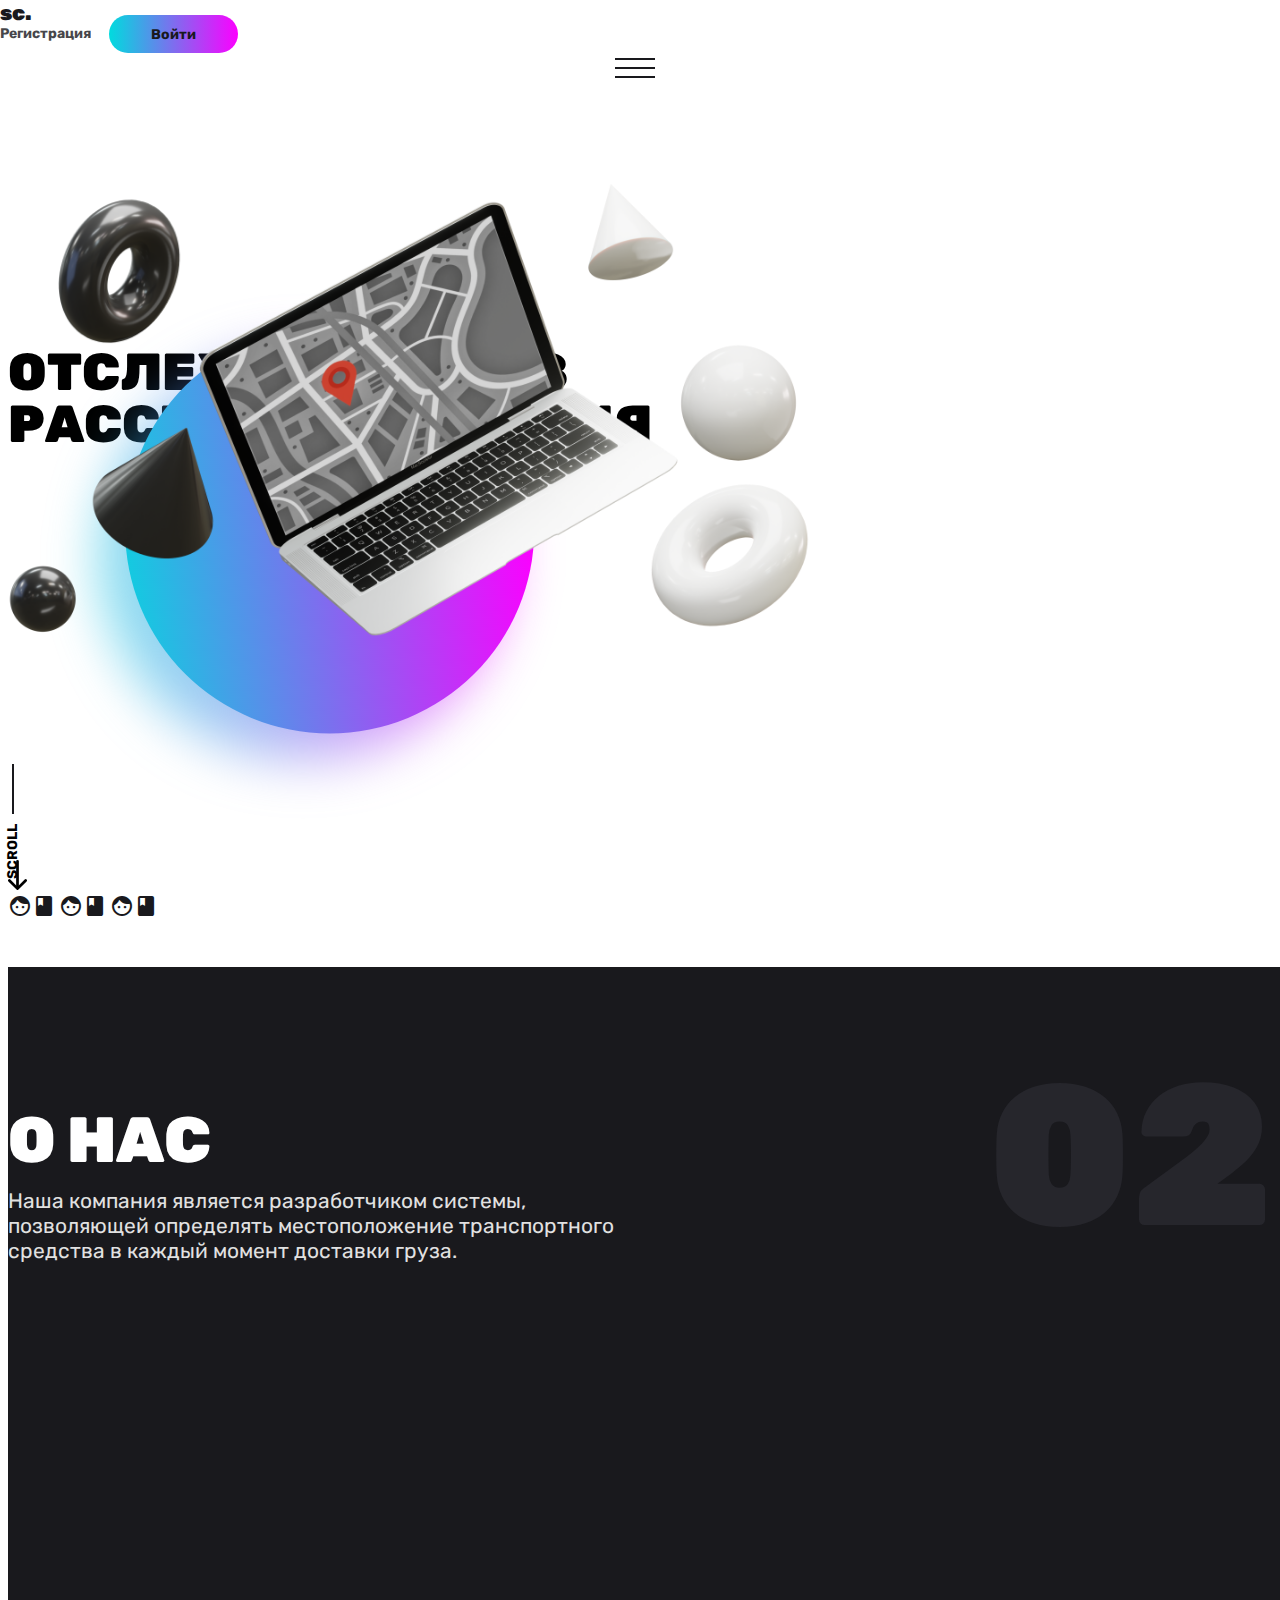
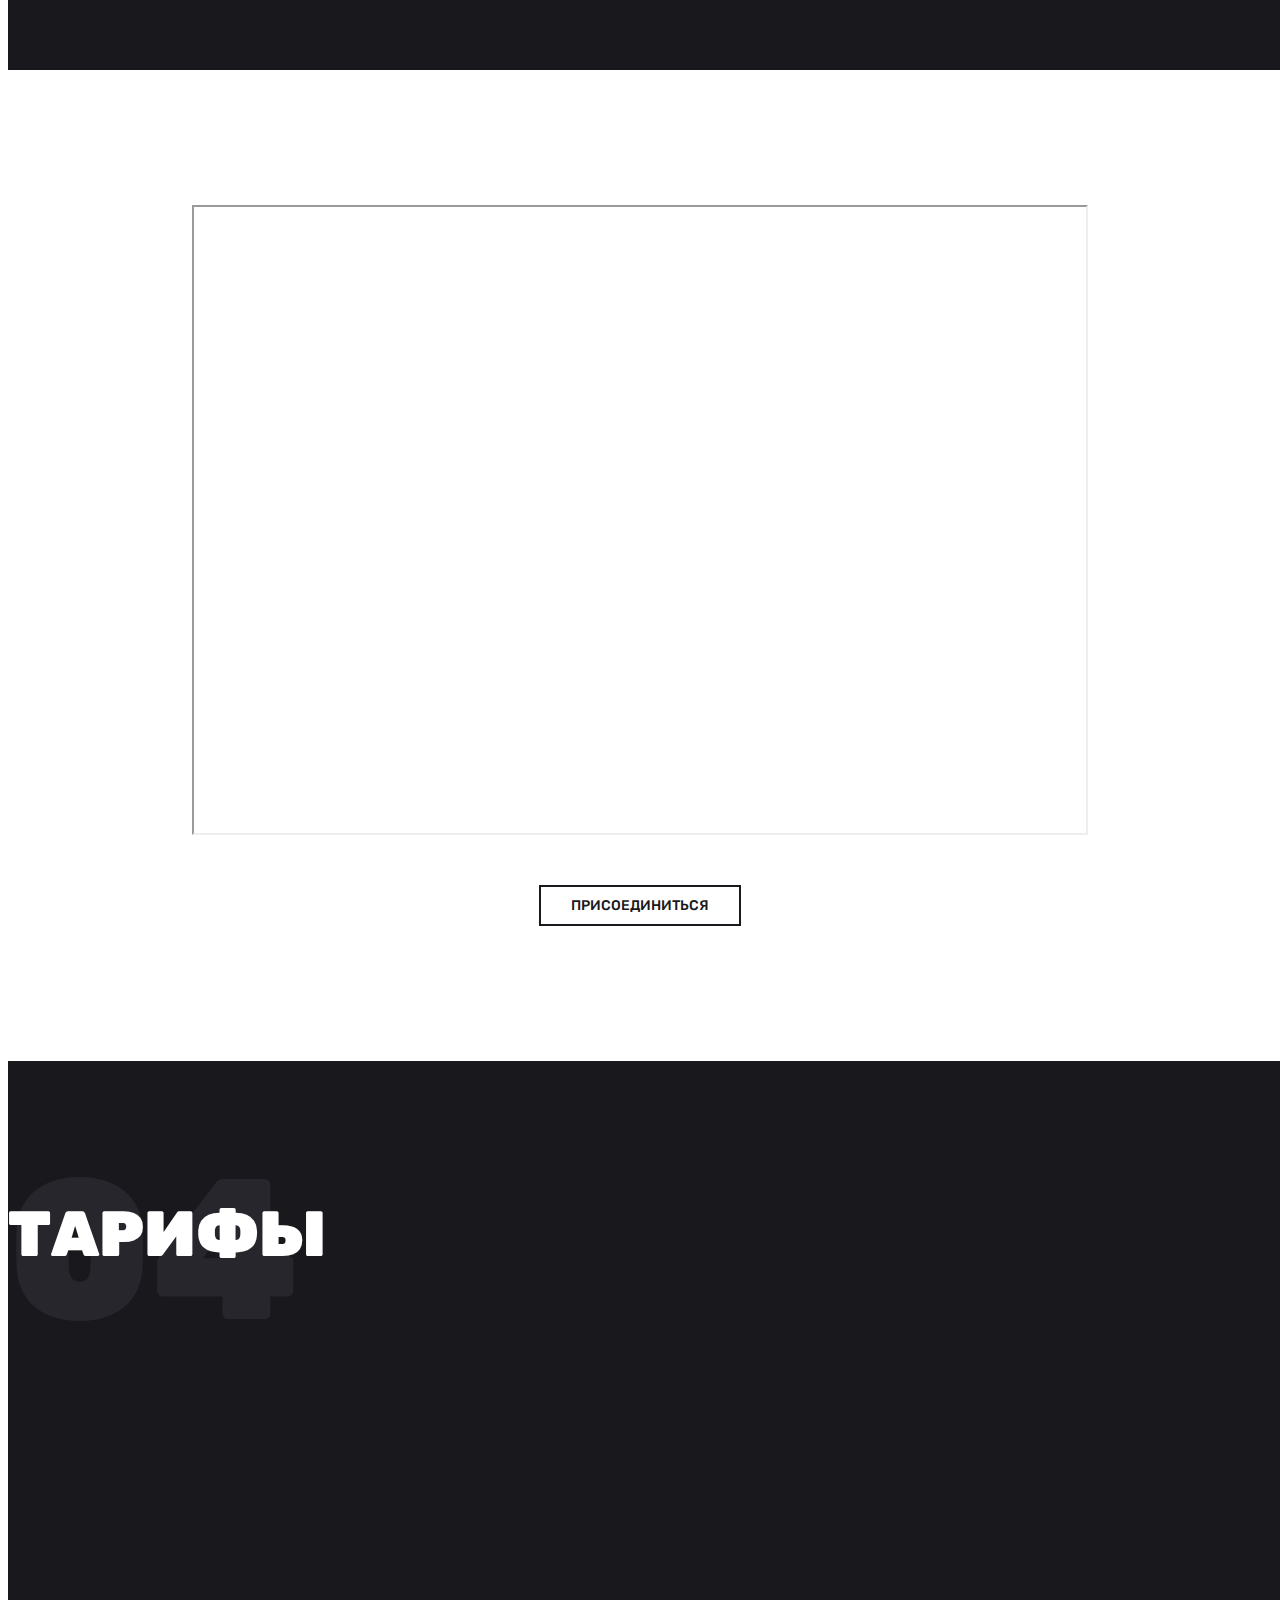
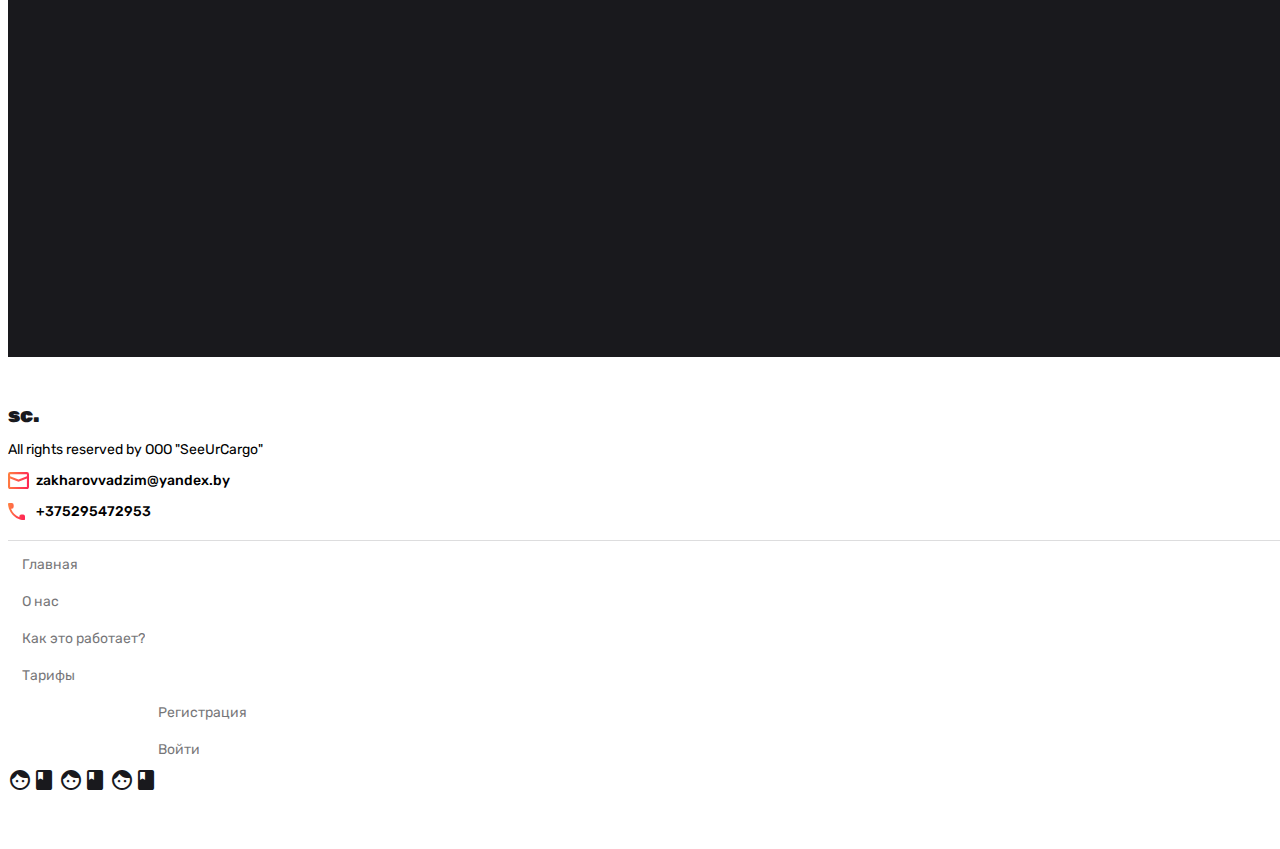
==== commit 008ad5cb: "add: animate" ====
--- a/index.html
+++ b/index.html
@@ -5,8 +5,9 @@
     <meta name="viewport" content="width=device-width, initial-scale=1.0">
     <link href="https://cdn.jsdelivr.net/npm/bootstrap@5.0.0-beta1/dist/css/bootstrap.min.css" rel="stylesheet" integrity="sha384-giJF6kkoqNQ00vy+HMDP7azOuL0xtbfIcaT9wjKHr8RbDVddVHyTfAAsrekwKmP1" crossorigin="anonymous">
     <link rel="stylesheet" href="https://fonts.googleapis.com/icon?family=Material+Icons">
+    <link rel="stylesheet" href="/css/header.css">
     <link rel="stylesheet" href="/css/style.css">
-
+    <link rel="stylesheet" href="/css/animations.css">
     <link type="image/x-icon" rel="shortcut icon" href="img/favicon.png">
     <link type="image/png" sizes="16x16" rel="icon" href="img/favicon.png">
     <link type="image/png" sizes="32x32" rel="icon" href="img/favicon.png">
@@ -40,17 +41,41 @@
 <body>
 
     <!-- modal navigation -->
-    
+
+    <a href="#" class="burger us-none">
+        <div class="absolute">
+            <span class="align-middle"></span>
+        </div>
+    </a>
+    <div class="modal-nav">
+        <div class="container-lg">
+            <div class="row align-items-center">
+                <nav aria-label="navigation">
+                    <a href="#header" class="row">Главная</a>
+                    <a href="#about" class="row">О нас</a>
+                    <a href="#hiw" class="row">Как это работает?</a>
+                    <a href="#rates" class="row">Тарифы</a>
+    
+                    <article class="d-block d-md-none">
+                        <a href="login.html" class="row">Войти</a>
+                        <a href="register.html" class="row">Регистрация</a>
+                    </article>
+                </nav>
+            </div>
+            
+        </div>
+    </div>
 
     <!-- header -->
     <header id="header" class="header">
         <div class="container-lg">
             <article class="row align-items-center">
                 <h2 class="col-10 col-md-5"><a href="#" class="logo">sc.</a></h2>
-                <a href="#" class="col-2 text-end text-md-center us-none burger"><img src="/img/burger.svg" alt="burger"></a>
-                <article class="col-5 text-end d-none d-md-block sign">
-                    <a href="#" class="sign-up">Регистрация</a>
-                    <a href="#" class="sign-in">Войти</a>
+                
+                
+                <article class="col-7 text-end d-none d-md-block sign">
+                    <a href="register.html" class="sign-up">Регистрация</a>
+                    <a href="login.html" class="sign-in">Войти</a>
                 </article>
             </article>
         </div>
@@ -61,7 +86,9 @@
         <section id="greeting" class="greeting container-lg">
             <article class="row justify-content-end">
                 <h1 class="title greeting__title">ОТСЛЕЖИВАЙ ГРУЗ <br> РАССЧИТЫВАЙ ВРЕМЯ</h1>
-                <img src="/img/art.png" alt="main illustration" class="col-lg-6 img-fluid">
+                <div class="col-lg-6 text-center">
+                    <img src="/img/art.png" alt="main illustration" class="img-fluid">
+                </div>
             </article>
     
             <article class="row greeting__tools">
@@ -93,11 +120,11 @@
                     позволяющей определять местоположение транспортного средства 
                     в каждый момент доставки груза.
                 </p>
-                <h3 class="row title about__title-s">
+                <h3 class="row title about__title-s animate">
                     Что мы предлагаем:
                 </h3>
     
-                <section class="features row">
+                <section class="features row animate">
                     <article class="row align-items-center justify-content-center us-none feature">
                         <img src="./img/USER-ICON.svg" alt="" class="col-3 feature__icon">
                         <aside aria-label="USER" class="col-8 feature__info">
@@ -133,7 +160,7 @@
         </section>
 
         <section id="hiw" class="hiw container-lg">
-            <iframe class="hiw__video" title="how it works" src="https://www.youtube.com/embed/Cytxob-IxYg" allow="accelerometer; autoplay; clipboard-write; encrypted-media; gyroscope; picture-in-picture" allowfullscreen></iframe>
+            <iframe class="hiw__video animate" title="how it works" src="https://www.youtube.com/embed/Cytxob-IxYg" allow="accelerometer; autoplay; clipboard-write; encrypted-media; gyroscope; picture-in-picture" allowfullscreen></iframe>
             <a href="register.html" class="hiw__btn">ПРИСОЕДИНИТЬСЯ</a>
         </section>
 
@@ -142,7 +169,7 @@
                 <div class="num num-rates us-none">04</div>
 
                 <h2 class="row justify-content-end col-auto title rates__title">ТАРИФЫ</h2>
-                <section class="row rates-list">
+                <section class="row rates-list animate">
                     <article class="rate">
                         <h3 class="row justify-content-center col-auto title rate__title">БЕСПЛАТНЫЙ</h3>
 
@@ -246,7 +273,7 @@
         <div class="w-100 line"></div>
 
         <article class="row">
-            <nav class="col-4 col-md-auto nav">
+            <nav aria-label="footer navigation" class="col-4 col-md-auto nav">
                 <a href="#header">Главная</a>
                 <a href="#about">О нас</a>
                 <a href="#hiw">Как это работает?</a>
--- a/css/header.css
+++ b/css/header.css
@@ -0,0 +1,22 @@
+@import url("fonts.css");
+@import url("general.css");
+
+header {
+    position: absolute;
+    top: 0;
+    left: 50%;
+    transform: translateX(-50%);
+    width: 100vw;
+  }
+  header .row {
+    min-height: 15vh;
+  }
+  
+  .logo {
+    font-family: Rubik-Black;
+    font-size: 1em;
+  }
+  .logo a {
+    padding: 0;
+    margin: 0;
+  }--- a/css/style.css
+++ b/css/style.css
@@ -13,6 +13,14 @@
 @font-face {
   font-family: Rubik-Medium;
   src: local("Rubik-Medium"), url("/font/Rubik/Rubik-Medium.ttf");
+}
+@keyframes modal-animation {
+  0% {
+    left: 100vw;
+  }
+  100% {
+    left: 0;
+  }
 }
 *, *:before, *:after {
   box-sizing: border-box;
@@ -56,33 +64,71 @@
   user-select: none;
 }
 
+.absolute {
+  position: absolute;
+  top: calc(50% - 12px);
+  left: calc(50% - 20px);
+  z-index: 1000;
+  padding: 15px;
+}
+
 .title {
   font-size: 4rem;
 }
 
 header {
+  background-color: #fff;
+}
+
+.burger {
   position: absolute;
   top: 0;
-  left: 50%;
-  transform: translateX(-50%);
-  width: 100vw;
+  width: auto;
+  height: calc(15vh - 30px);
+  z-index: 1000;
+}
+
+.burger span {
+  position: relative;
+  display: inline-block;
+  width: 40px;
+  height: 2px;
+  background-color: #19191D;
+}
+.burger span:before {
+  content: "";
+  position: absolute;
+  transform: rotate(0deg);
+  top: -9px;
+  left: 0;
+  width: inherit;
+  height: 2px;
+  background-color: inherit;
+}
+.burger span:after {
+  content: "";
+  position: absolute;
+  transform: rotate(0deg);
+  top: 9px;
+  left: 0;
+  width: inherit;
+  height: 2px;
+  background-color: inherit;
+}
+
+.burger.active span {
   background-color: #fff;
-}
-header .row {
-  height: 15vh;
-}
-
-.logo {
-  font-family: Rubik-Black;
-  font-size: 1em;
-}
-.logo a {
-  padding: 0;
-  margin: 0;
-}
-
-.burger img {
-  width: 50px;
+  height: 0;
+}
+.burger.active span:before {
+  top: 0;
+  transform: rotate(45deg);
+  transition: all 0.5s ease-in-out;
+}
+.burger.active span:after {
+  top: 0;
+  transform: rotate(-45deg);
+  transition: all 0.5s ease-in-out;
 }
 
 .sign {
@@ -304,10 +350,50 @@
   font-size: 1em;
   border-radius: 0 0 2em 2em;
 }
+.rate__purchase:focus {
+  outline: 0;
+  border: none;
+}
 
 .rate-white {
   color: #19191D;
   background-color: #fff;
+}
+
+.modal-nav {
+  display: none;
+  position: fixed;
+  top: 0;
+  left: 100vw;
+  width: 100vw;
+  height: 100vh;
+  background-color: #19191D;
+  z-index: 999;
+}
+.modal-nav .container-lg {
+  height: inherit;
+  display: flex;
+  align-items: center;
+}
+.modal-nav nav article {
+  margin-top: 50px;
+}
+.modal-nav nav a {
+  font-family: Rubik-Black;
+  font-size: 4em;
+  color: #fff;
+  opacity: 0.6;
+  transition: opacity 0.3s;
+}
+.modal-nav nav a:hover, .modal-nav nav a:focus {
+  opacity: 1;
+  transition: opacity 0.3s;
+}
+
+.modal-nav.active {
+  display: block;
+  left: 0;
+  animation: modal-animation 0.3s ease-out backwards;
 }
 
 .arrow_down {
@@ -400,6 +486,24 @@
   opacity: 0.15;
 }
 
+@media (min-width: 2000px) {
+  body {
+    font-size: 20px;
+  }
+
+  .greeting__title {
+    font-size: 3.5em;
+  }
+
+  .about__info {
+    width: 70%;
+  }
+}
+@media (min-width: 1400px) {
+  body {
+    font-size: 18px;
+  }
+}
 @media (max-width: 1199.98px) {
   .greeting__title {
     font-size: 44px;
@@ -408,6 +512,11 @@
 @media (max-width: 991.98px) {
   body {
     font-size: 16px;
+  }
+
+  .modal-nav {
+    padding-left: 15px;
+    padding-right: 15px;
   }
 
   .greeting__title {
@@ -454,7 +563,16 @@
     row-gap: 2em;
   }
 }
+@media (min-width: 768px) {
+  .burger {
+    left: calc(50% - 20px);
+  }
+}
 @media (max-width: 767.98px) {
+  .burger {
+    right: 15px;
+  }
+
   .greeting {
     padding-top: 0vh;
     padding-bottom: 0vh;
--- a/css/animations.css
+++ b/css/animations.css
@@ -0,0 +1,32 @@
+@keyframes modal-animation {
+    0% {
+        left: 100vw;
+    }
+    100% {
+        left: 0vw;
+    }
+}
+@keyframes modal-nav__item {
+    0% {
+        transform: translateX(150px);
+        opacity: 0;
+    }
+    100% {
+        transform: translateX(0px);
+        opacity: 0.6;
+    }
+}
+
+.animate {
+  opacity: 0;
+  transform: translateY(-30px);
+  transition: all .3s ease-out;
+  transition-delay: .1s;
+}
+
+.animated {
+  opacity: 1;
+  transform: translateX(0px);
+  transition: all 0.3s ease-in-out;
+  transition-delay: .1s;
+}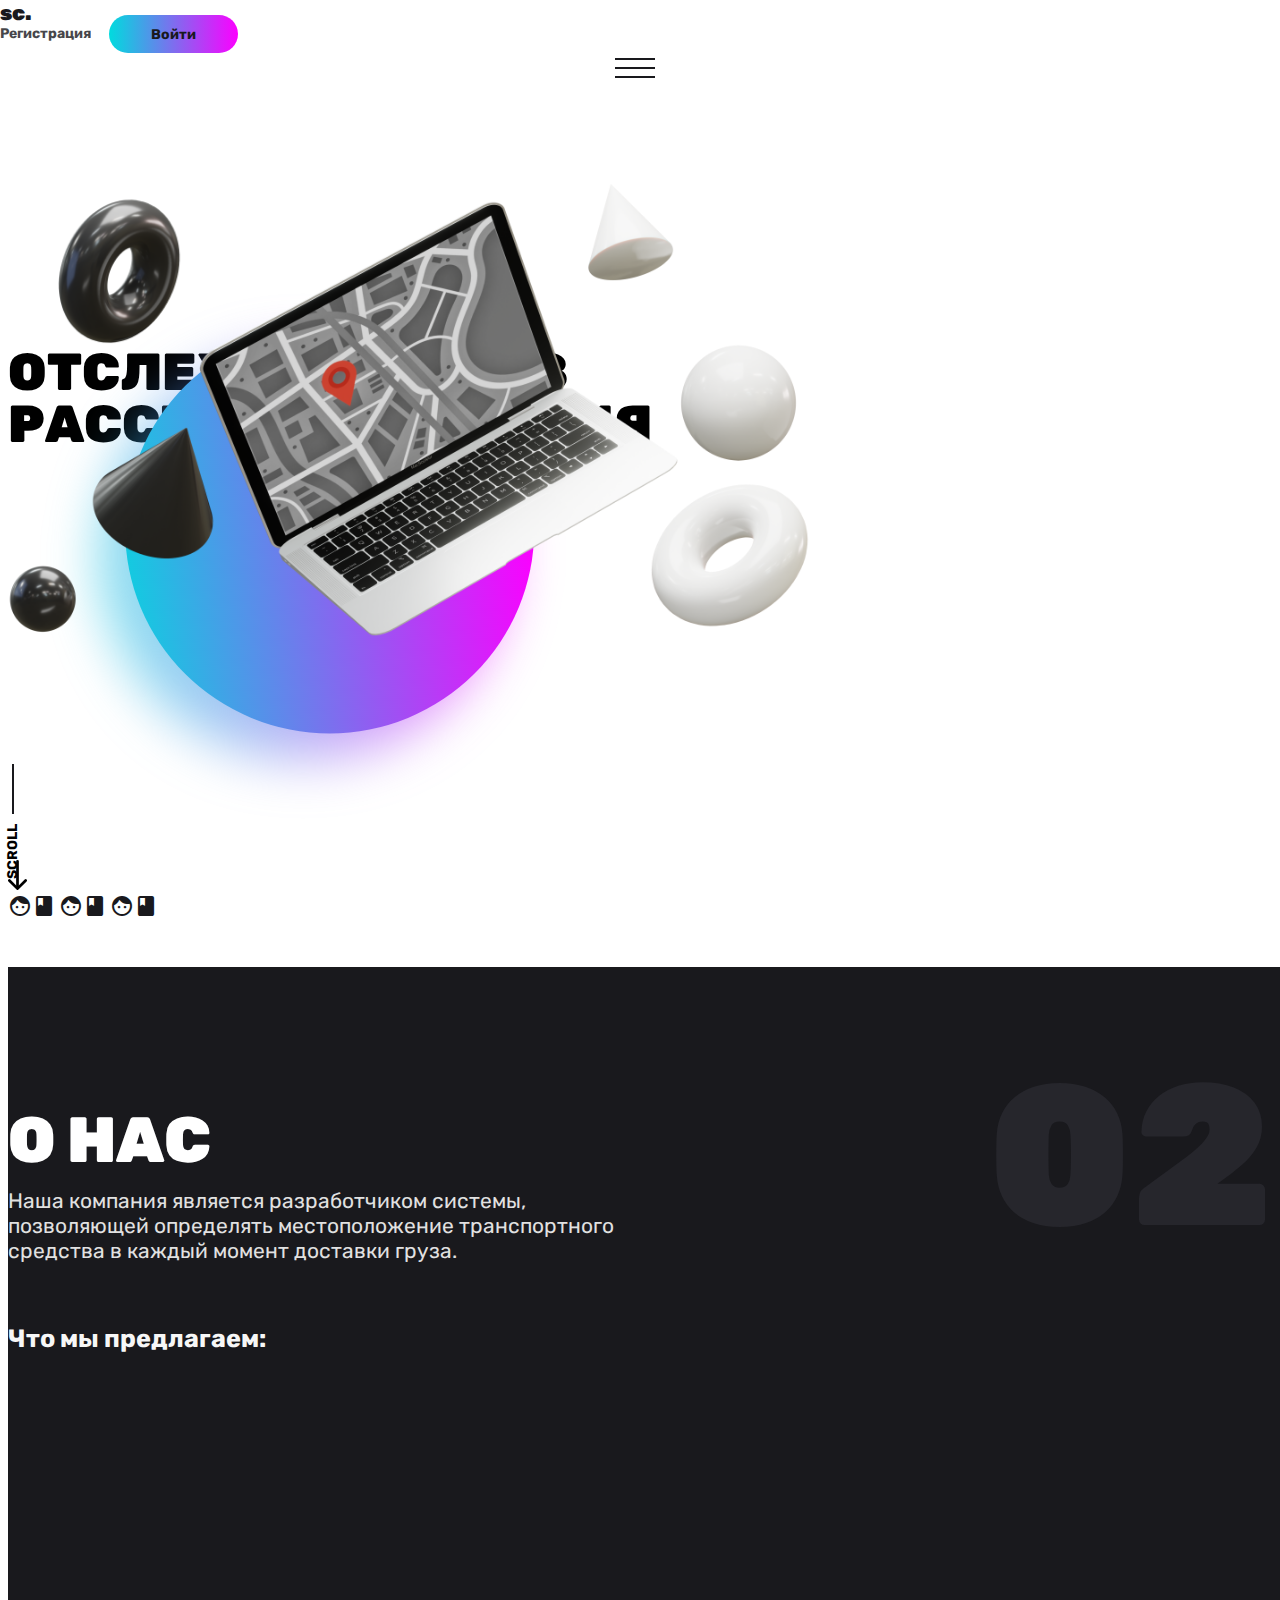
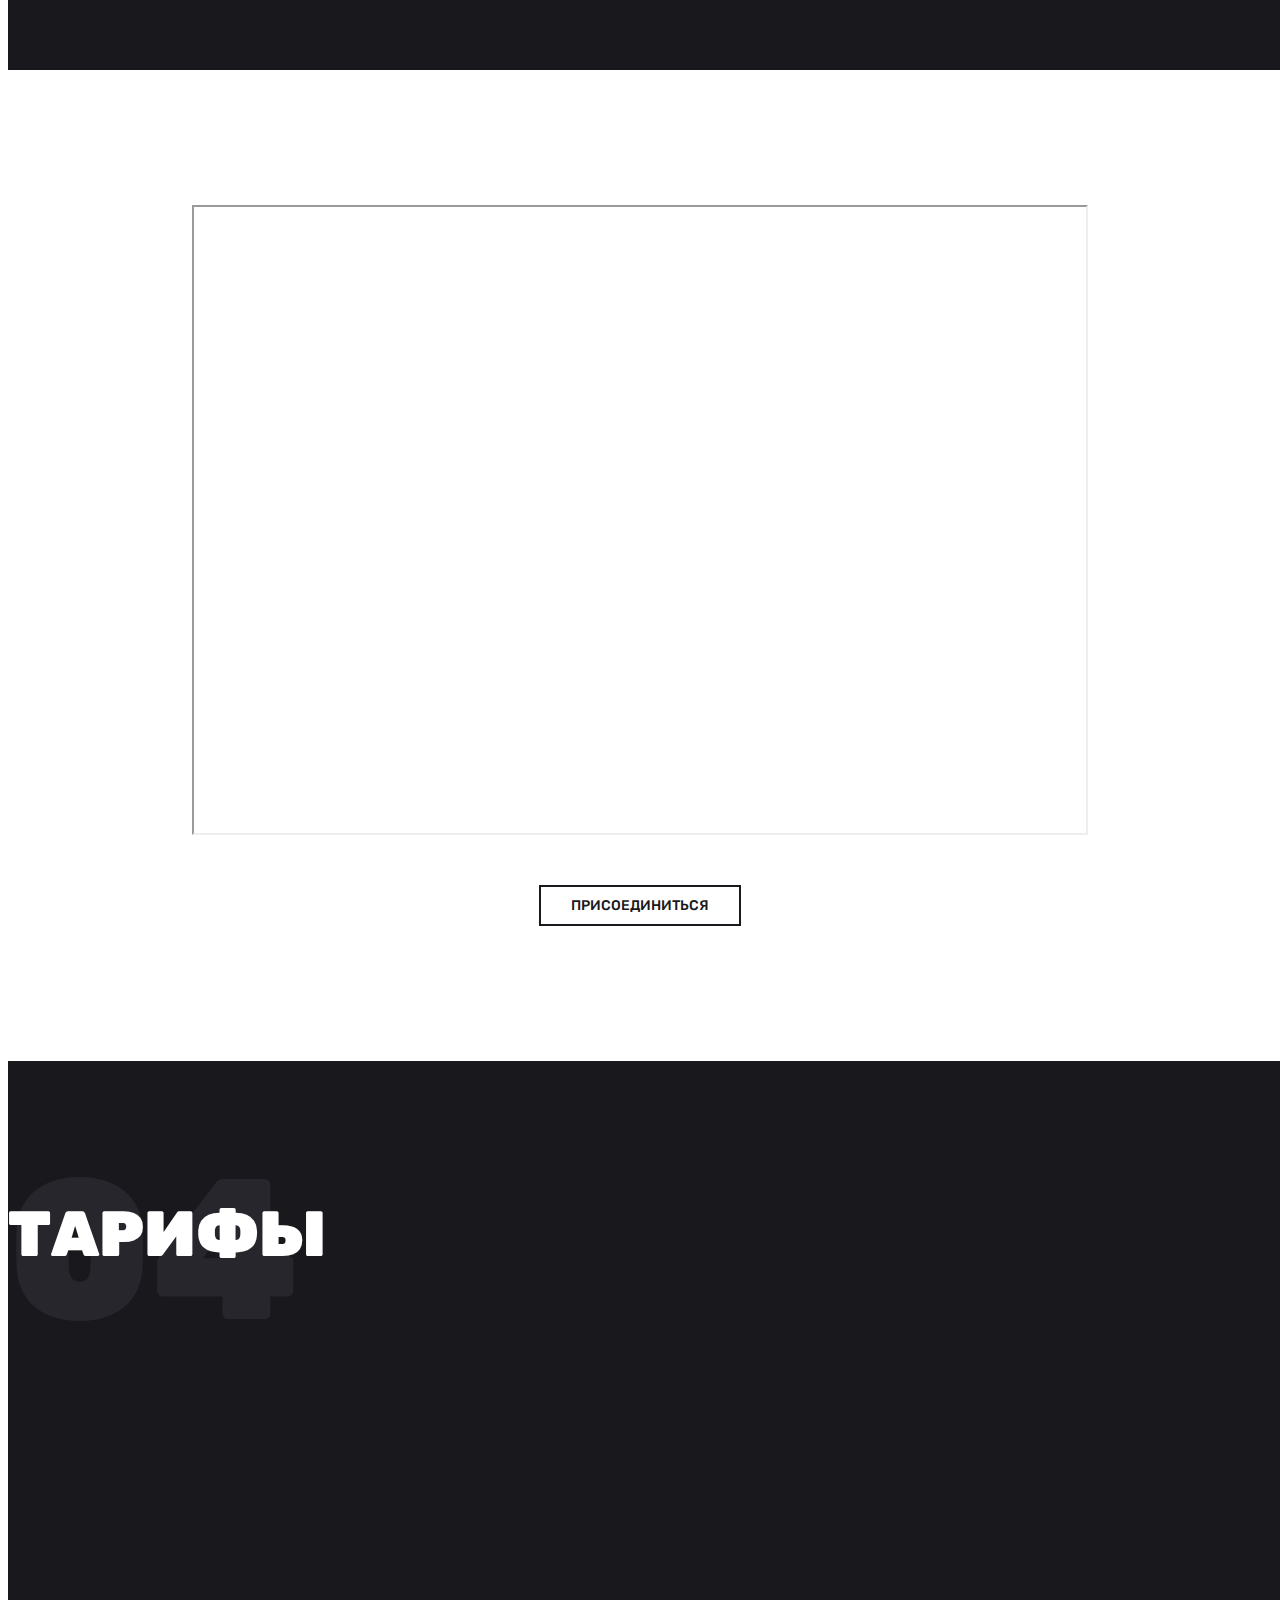
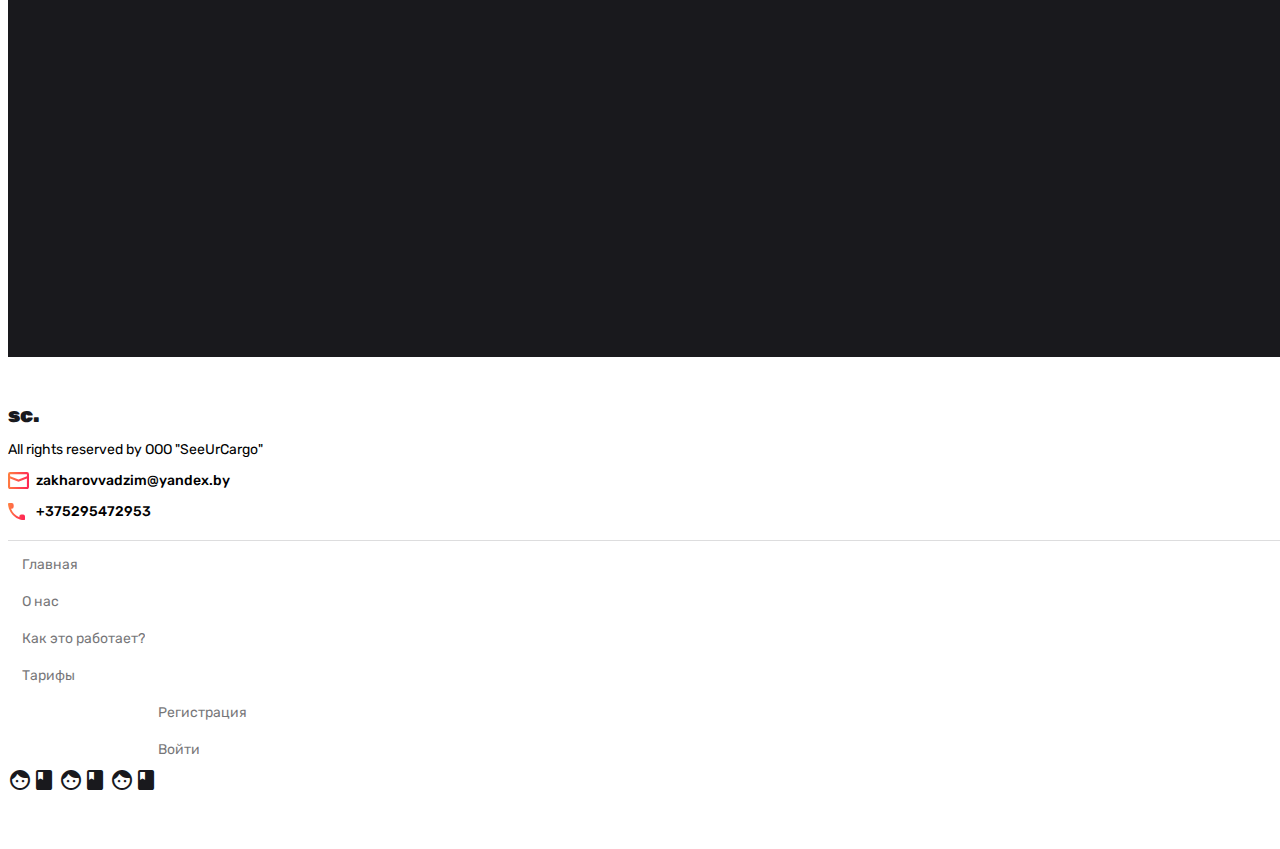
==== commit c2e38361: "fix: scroll" ====
--- a/index.html
+++ b/index.html
@@ -5,9 +5,15 @@
     <meta name="viewport" content="width=device-width, initial-scale=1.0">
     <link href="https://cdn.jsdelivr.net/npm/bootstrap@5.0.0-beta1/dist/css/bootstrap.min.css" rel="stylesheet" integrity="sha384-giJF6kkoqNQ00vy+HMDP7azOuL0xtbfIcaT9wjKHr8RbDVddVHyTfAAsrekwKmP1" crossorigin="anonymous">
     <link rel="stylesheet" href="https://fonts.googleapis.com/icon?family=Material+Icons">
+    <link rel="stylesheet" href="/css/preloader.css">
+    <link rel="preload" href="/css/fonts.css" as="font">
     <link rel="stylesheet" href="/css/header.css">
     <link rel="stylesheet" href="/css/style.css">
     <link rel="stylesheet" href="/css/animations.css">
+
+    <link rel="prerender" href="login.html"/>
+    <link rel="prerender" href="register.html"/>
+
     <link type="image/x-icon" rel="shortcut icon" href="img/favicon.png">
     <link type="image/png" sizes="16x16" rel="icon" href="img/favicon.png">
     <link type="image/png" sizes="32x32" rel="icon" href="img/favicon.png">
@@ -35,18 +41,19 @@
     <meta name="msapplication-square310x310logo" content="img/favicon.png">
     <meta name="application-name" content="sc.">
     
+    <meta name="description" content="Платформа для отслеживания перевозки груза" />
     <meta name="theme-color" content="#ffffff">
     <title>SeeUrCargo - платформа для отслеживания груза.</title>
 </head>
 <body>
 
+    <!-- preloader -->
+
+   
+
     <!-- modal navigation -->
 
-    <a href="#" class="burger us-none">
-        <div class="absolute">
-            <span class="align-middle"></span>
-        </div>
-    </a>
+    
     <div class="modal-nav">
         <div class="container-lg">
             <div class="row align-items-center">
@@ -80,7 +87,11 @@
             </article>
         </div>
     </header>
-    
+    <a href="#" class="burger us-none">
+        <div class="absolute">
+            <span class="align-middle"></span>
+        </div>
+    </a>
     <!-- main -->
     <main>
         <section id="greeting" class="greeting container-lg">
@@ -124,8 +135,8 @@
                     Что мы предлагаем:
                 </h3>
     
-                <section class="features row animate">
-                    <article class="row align-items-center justify-content-center us-none feature">
+                <section class="features row">
+                    <article class="row align-items-center justify-content-center us-none feature animate">
                         <img src="./img/USER-ICON.svg" alt="" class="col-3 feature__icon">
                         <aside aria-label="USER" class="col-8 feature__info">
                             <h4 class="row feature__title">USER</h4>
@@ -135,7 +146,7 @@
                             </p>
                         </aside>
                     </article>
-                    <article class="row align-items-center justify-content-center us-none feature">
+                    <article class="row align-items-center justify-content-center us-none feature animate">
                         <img src="./img/SETTINGS-ICON.svg" alt="" class="col-3 feature__icon">
                         <aside aria-label="SETTINGS" class="col-8 feature__info">
                             <h4 class="row feature__title">SETTINGS</h4>
@@ -145,7 +156,7 @@
                             </p>
                         </aside>
                     </article>
-                    <article class="row align-items-center justify-content-center us-none feature">
+                    <article class="row align-items-center justify-content-center us-none feature animate">
                         <img src="./img/WIRELESS-ICON.svg" alt="" class="col-3 feature__icon">
                         <aside aria-label="WIRELESS" class="col-8 feature__info">
                             <h4 class="row feature__title">WIRELESS</h4>
@@ -169,8 +180,8 @@
                 <div class="num num-rates us-none">04</div>
 
                 <h2 class="row justify-content-end col-auto title rates__title">ТАРИФЫ</h2>
-                <section class="row rates-list animate">
-                    <article class="rate">
+                <section class="row rates-list ">
+                    <article class="rate animate">
                         <h3 class="row justify-content-center col-auto title rate__title">БЕСПЛАТНЫЙ</h3>
 
                         <h4 class="row justify-content-center col-auto rate__price">FREE$</h4>
@@ -186,7 +197,7 @@
 
                         <button id="btn_rate-1" href="#" class="rate__purchase">КУПИТЬ ТАРИФ</button>
                     </article>
-                    <article class="rate rate-white">
+                    <article class="rate rate-white animate">
                         <h3 class="title rate__title">STANDART</h3>
 
                         <h4 class="rate__price">
@@ -208,7 +219,7 @@
 
                         <button id="btn_rate-2" href="#" class="rate__purchase">КУПИТЬ ТАРИФ</button>
                     </article>
-                    <article class="rate">
+                    <article class="rate animate">
                         <h3 class="title rate__title">PREMIUM</h3>
 
                         <h4 class="rate__price">
@@ -230,7 +241,7 @@
 
                         <button id="btn_rate-3" href="#" class="rate__purchase">КУПИТЬ ТАРИФ</button>
                     </article>
-                    <article class="rate">
+                    <article class="rate animate">
                         <h3 class="title rate__title">UNLIMITED</h3>
 
                         <h4 class="rate__price">
--- a/css/preloader.css
+++ b/css/preloader.css
@@ -0,0 +1,21 @@
+.preloader {
+    width: 100vw;
+    height: 100vh;
+    background-color: #19191D;
+    position: fixed;
+    display: flex;
+    justify-content: center;
+    align-items: center;
+    z-index: 999999;
+    top: 0;
+    left: 0;
+    transition: all .3s;
+    opacity: 1;
+}
+
+
+.preloader.end {
+    opacity: 0;
+    z-index: -9;
+    background: transparent;
+}--- a/css/fonts.css
+++ b/css/fonts.css
@@ -0,0 +1,16 @@
+@font-face {
+    font-family: Rubik-Black;
+    src: url("/font/Rubik/Rubik-Black.ttf");
+}
+@font-face {
+    font-family: Rubik-Bold;
+    src: local("Rubik-Bold"), url("/font/Rubik/Rubik-Bold.ttf");
+}
+@font-face {
+    font-family: Rubik-Regular;
+    src: local("Rubik-Regular"), url("/font/Rubik/Rubik-Regular.ttf");
+}
+@font-face {
+    font-family: Rubik-Medium;
+    src: local("Rubik-Medium"), url("/font/Rubik/Rubik-Medium.ttf");
+}--- a/css/header.css
+++ b/css/header.css
@@ -5,11 +5,11 @@
     position: absolute;
     top: 0;
     left: 50%;
-    transform: translateX(-50%);
+    transform: translate(-50%, 0);
     width: 100vw;
   }
   header .row {
-    min-height: 15vh;
+    height: 15vh;
   }
   
   .logo {
--- a/css/style.css
+++ b/css/style.css
@@ -276,6 +276,7 @@
   margin: 0;
   justify-items: center;
   transition: all 0.3s;
+  opacity: 0;
 }
 .feature__icon {
   height: 4em;
@@ -292,7 +293,7 @@
 
 .feature:hover {
   transition: all 0.3s;
-  transform: translateY(-0.7em);
+  transform: translateY(-1em);
 }
 
 .rates-list {
@@ -314,7 +315,7 @@
   background-color: #1D1D22;
   color: #fff;
   border-radius: 2em;
-  z-index: 1;
+  opacity: 0;
   transition: all 0.3s;
 }
 .rate:hover, .rate:focus {
@@ -570,7 +571,7 @@
 }
 @media (max-width: 767.98px) {
   .burger {
-    right: 15px;
+    right: 55px;
   }
 
   .greeting {
--- a/css/animations.css
+++ b/css/animations.css
@@ -6,27 +6,67 @@
         left: 0vw;
     }
 }
-@keyframes modal-nav__item {
-    0% {
-        transform: translateX(150px);
-        opacity: 0;
-    }
-    100% {
-        transform: translateX(0px);
-        opacity: 0.6;
-    }
+@keyframes header-animation {
+  0% {
+    transform: translate(-50%, -100%);
+  }
+  100% {
+    transform: translate(-50%, 0);
+  }
+}
+@keyframes slide-up {
+  0% {
+    opacity: 0;
+    transform: translateY(-30px);
+  }
+  100% {
+    opacity: 1;
+    transform: translateY(0);
+  }
 }
 
-.animate {
-  opacity: 0;
-  transform: translateY(-30px);
-  transition: all .3s ease-out;
-  transition-delay: .1s;
+header.active {
+  position: fixed;
+  animation: header-animation .3s backwards;
+  -webkit-box-shadow: 0px 5px 10px 2px rgba(34, 60, 80, 0.2);
+  -moz-box-shadow: 0px 5px 10px 2px rgba(34, 60, 80, 0.2);
+  box-shadow: 0px 5px 10px 2px rgba(34, 60, 80, 0.2);
+  z-index: 1;
 }
 
-.animated {
+header.active ~ .burger {
+  position: fixed;
+  animation: header-animation .3s backwards;
+}
+
+.feature.animate.animated {
   opacity: 1;
-  transform: translateX(0px);
-  transition: all 0.3s ease-in-out;
-  transition-delay: .1s;
+  animation: slide-up .3s backwards;
+}
+
+.feature.animated:nth-child(1) {
+  animation-delay: 0.3s;
+}
+.feature.animated:nth-child(2) {
+  animation-delay: 0.4s;
+}
+.feature.animated:nth-child(3) {
+  animation-delay: 0.5s;
+}
+
+.rate.animated {
+  opacity: 1;
+  animation: slide-up .3s backwards;
+}
+.rate.animated:nth-child(1) {
+  animation-delay: .3s;
+}
+.rate.animated:nth-child(2) {
+  animation-delay: .2s;
+}
+.rate.animated:nth-child(3) {
+  animation-delay: .1s;
+}
+.rate.animated:nth-child(4) {
+  animation-delay: 0s;
 }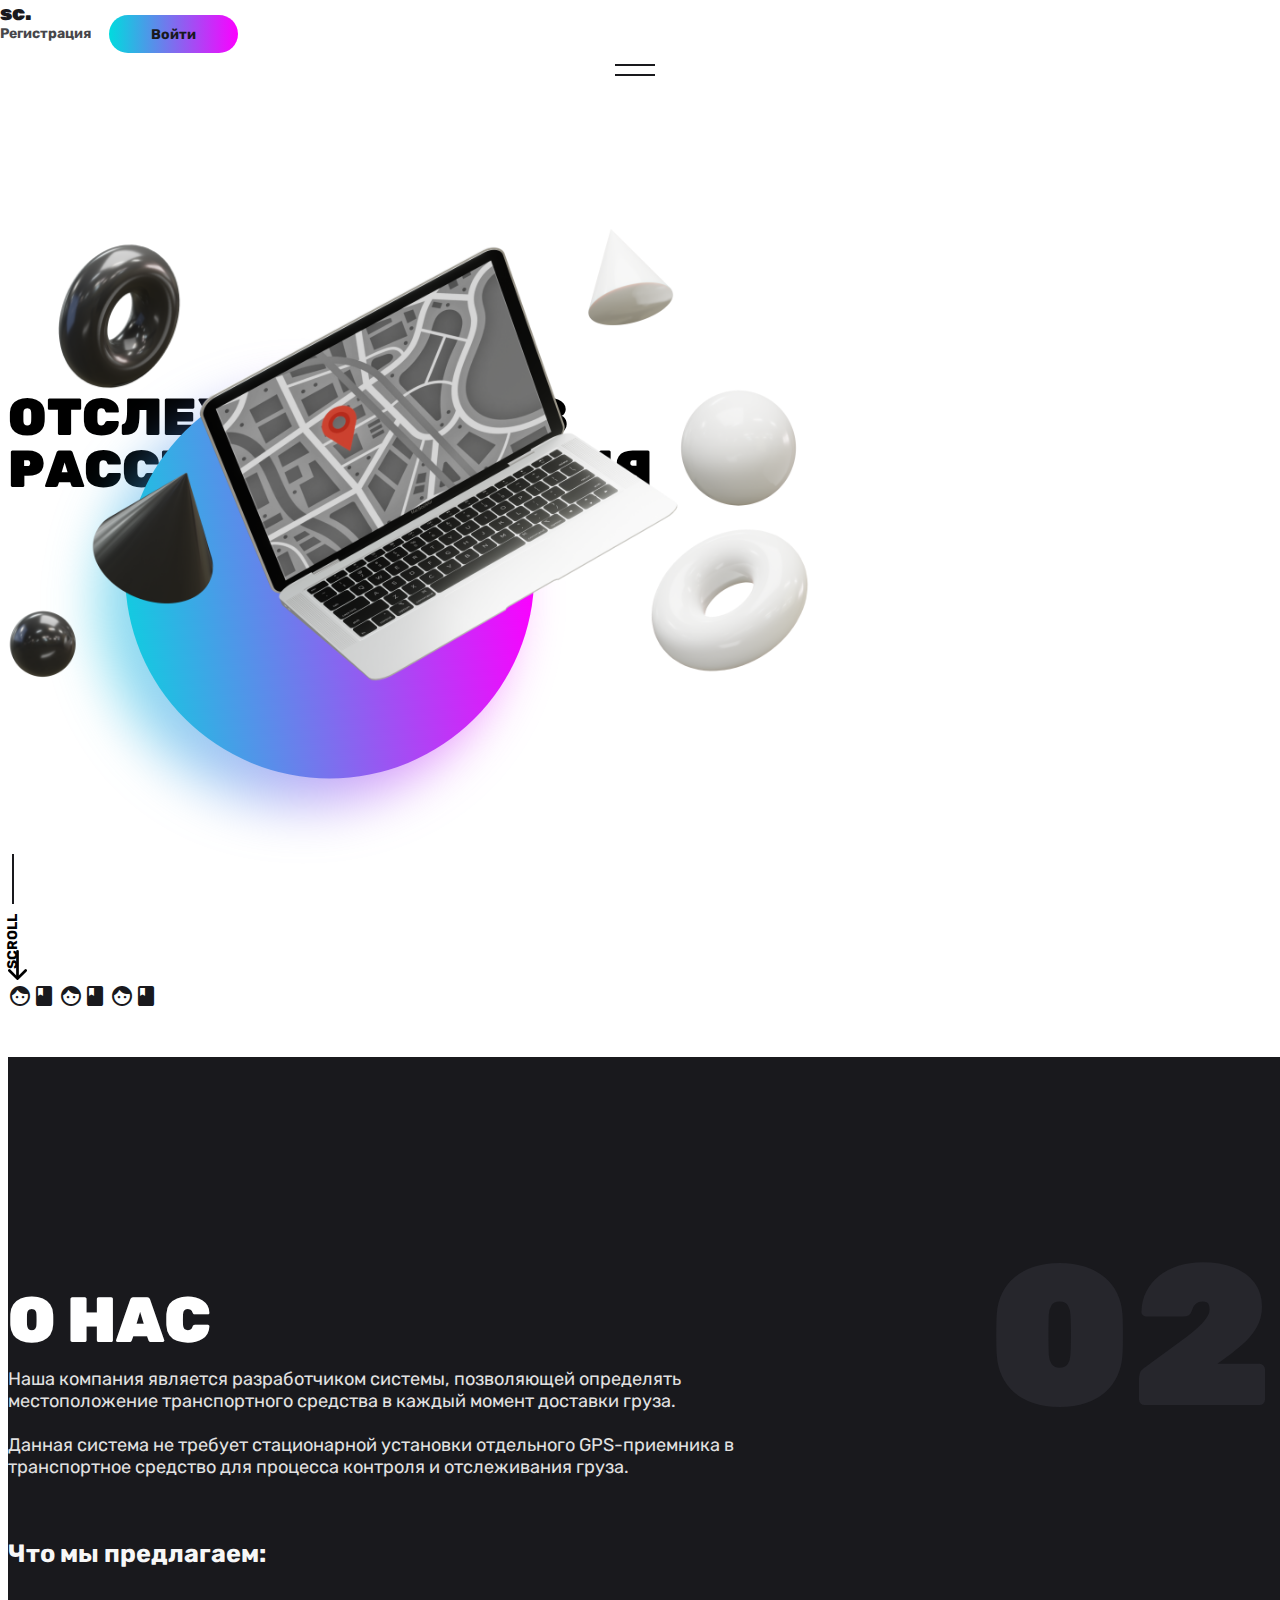
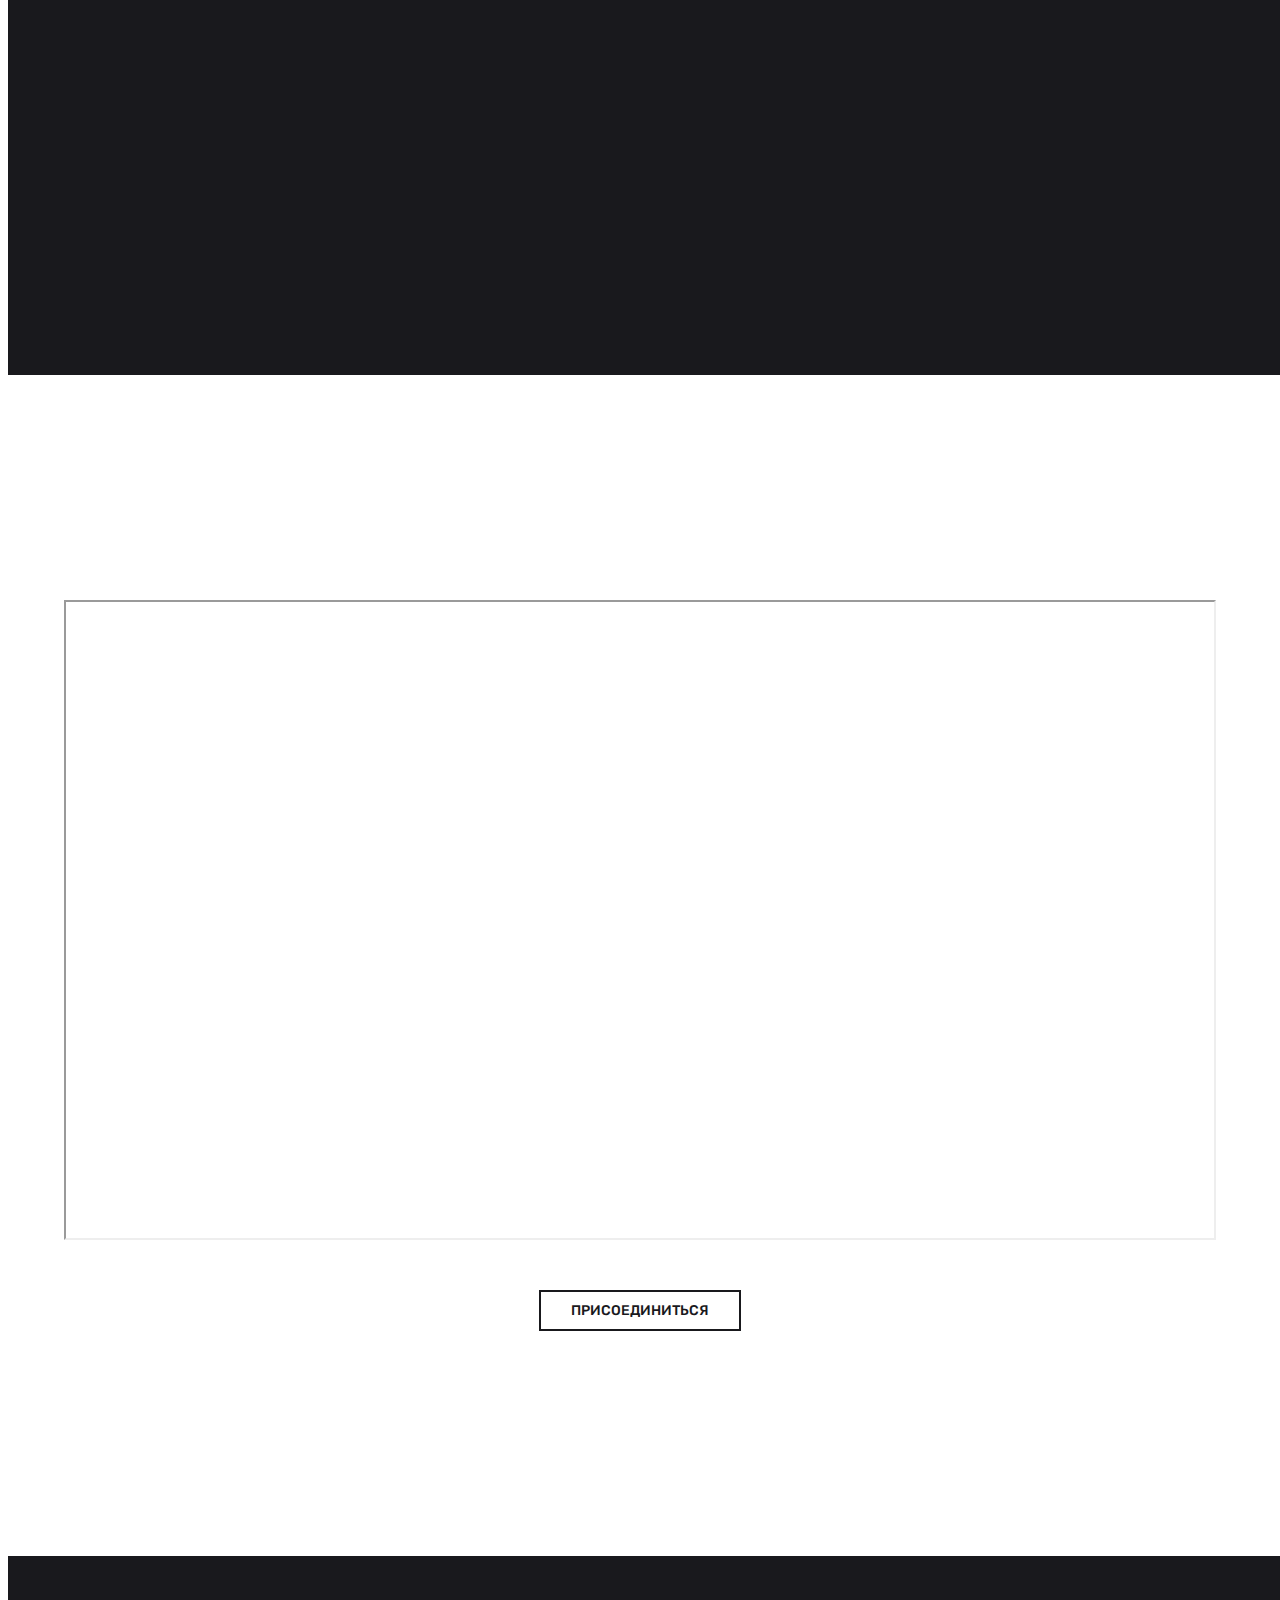
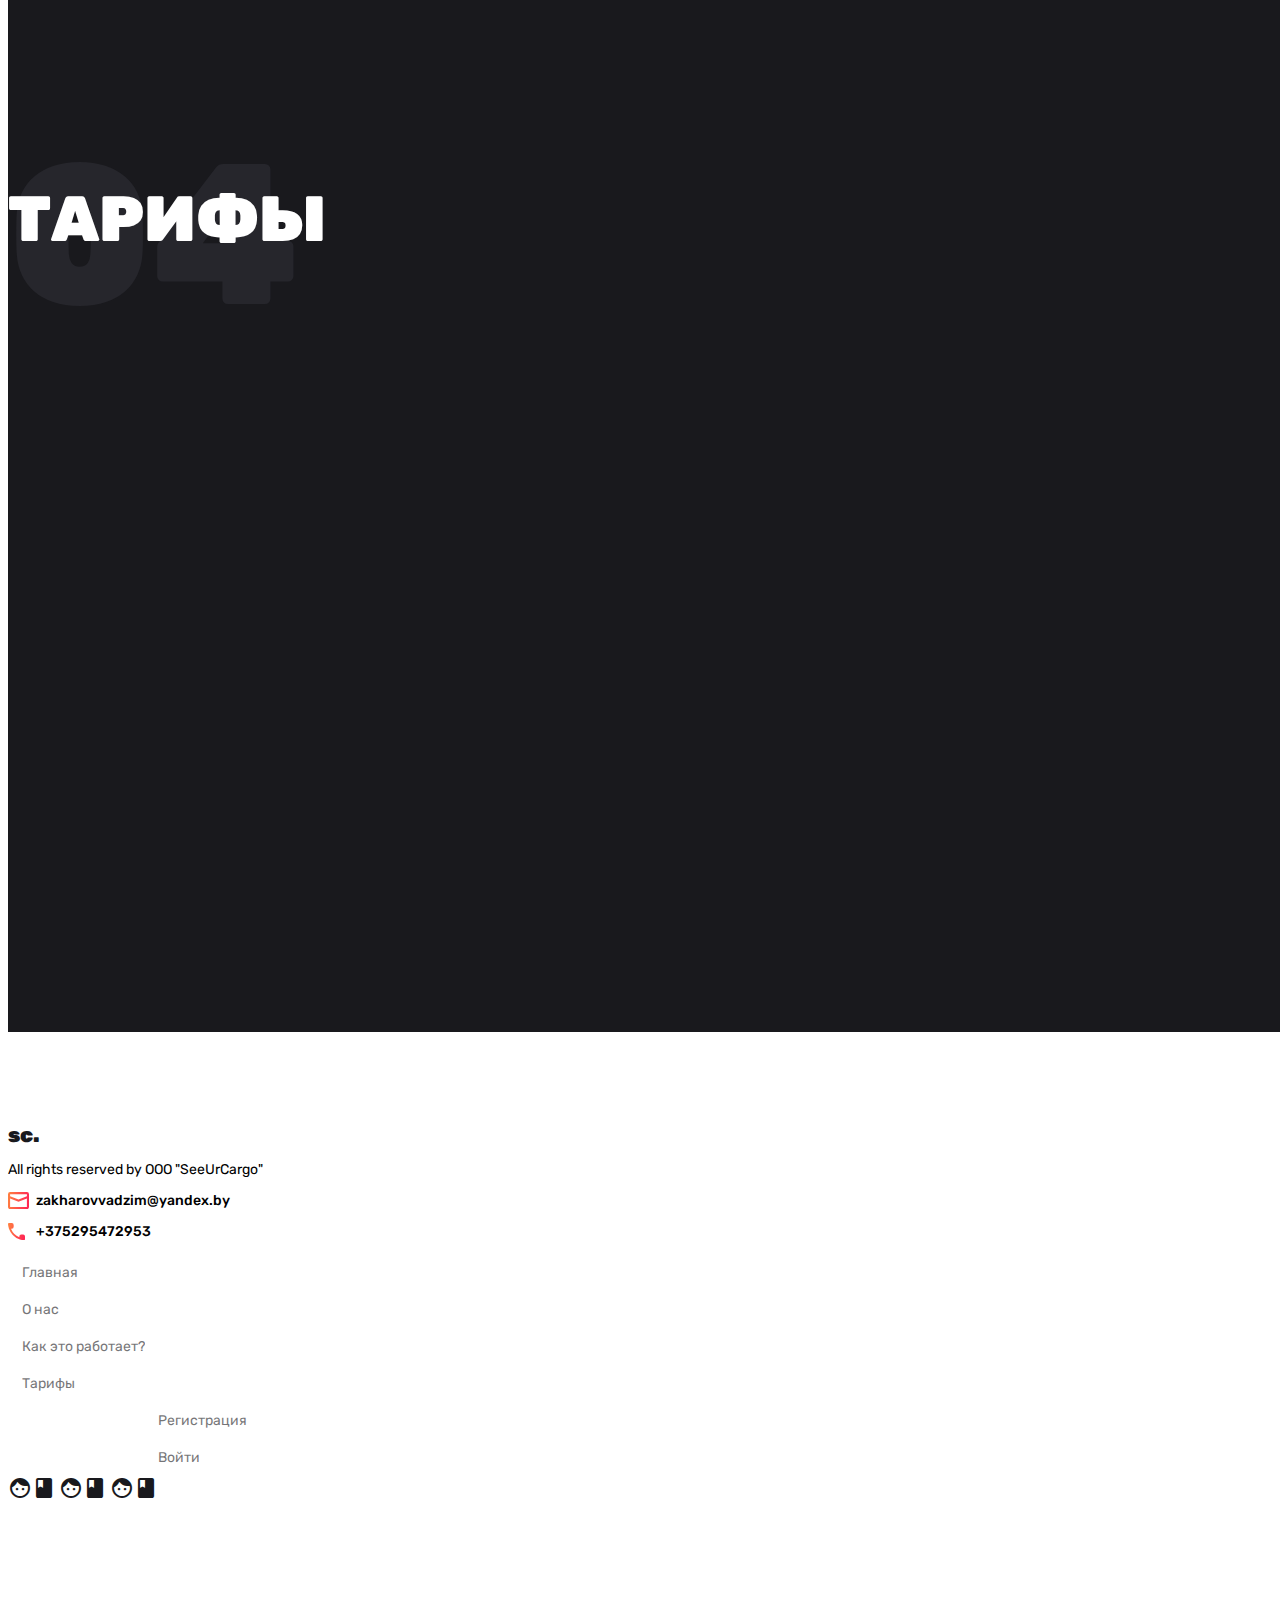
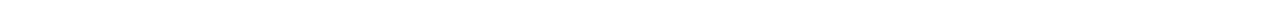
==== commit 55ff36a9: "fix login register container hover burger" ====
--- a/index.html
+++ b/index.html
@@ -5,11 +5,11 @@
     <meta name="viewport" content="width=device-width, initial-scale=1.0">
     <link href="https://cdn.jsdelivr.net/npm/bootstrap@5.0.0-beta1/dist/css/bootstrap.min.css" rel="stylesheet" integrity="sha384-giJF6kkoqNQ00vy+HMDP7azOuL0xtbfIcaT9wjKHr8RbDVddVHyTfAAsrekwKmP1" crossorigin="anonymous">
     <link rel="stylesheet" href="https://fonts.googleapis.com/icon?family=Material+Icons">
-    <link rel="stylesheet" href="/css/preloader.css">
-    <link rel="preload" href="/css/fonts.css" as="font">
-    <link rel="stylesheet" href="/css/header.css">
-    <link rel="stylesheet" href="/css/style.css">
-    <link rel="stylesheet" href="/css/animations.css">
+    <link rel="stylesheet" href="css/preloader.css">
+    <link rel="preload" href="/css/fonts.css">
+    <link rel="stylesheet" href="css/header.css">
+    <link rel="stylesheet" href="css/style.css">
+    <link rel="stylesheet" href="css/animations.css">
 
     <link rel="prerender" href="login.html"/>
     <link rel="prerender" href="register.html"/>
@@ -43,6 +43,7 @@
     
     <meta name="description" content="Платформа для отслеживания перевозки груза" />
     <meta name="theme-color" content="#ffffff">
+
     <title>SeeUrCargo - платформа для отслеживания груза.</title>
 </head>
 <body>
@@ -53,7 +54,6 @@
 
     <!-- modal navigation -->
 
-    
     <div class="modal-nav">
         <div class="container-lg">
             <div class="row align-items-center">
@@ -74,19 +74,17 @@
     </div>
 
     <!-- header -->
-    <header id="header" class="header">
+    <nav aria-label="header nav" id="header" class="header">
         <div class="container-lg">
             <article class="row align-items-center">
                 <h2 class="col-10 col-md-5"><a href="#" class="logo">sc.</a></h2>
-                
-                
                 <article class="col-7 text-end d-none d-md-block sign">
                     <a href="register.html" class="sign-up">Регистрация</a>
                     <a href="login.html" class="sign-in">Войти</a>
                 </article>
             </article>
         </div>
-    </header>
+    </nav>
     <a href="#" class="burger us-none">
         <div class="absolute">
             <span class="align-middle"></span>
@@ -94,11 +92,11 @@
     </a>
     <!-- main -->
     <main>
-        <section id="greeting" class="greeting container-lg">
+        <header id="greeting" class="greeting container-lg">
             <article class="row justify-content-end">
                 <h1 class="title greeting__title">ОТСЛЕЖИВАЙ ГРУЗ <br> РАССЧИТЫВАЙ ВРЕМЯ</h1>
                 <div class="col-lg-6 text-center">
-                    <img src="/img/art.png" alt="main illustration" class="img-fluid">
+                    <img src="img/art.png" alt="main illustration" class="img-fluid">
                 </div>
             </article>
     
@@ -106,7 +104,7 @@
                 <article class="col-4 d-none d-md-block us-none">
                     <span class="scroll">scroll</span>
                 </article>
-                <a href="#about" class="col col-md-4 text-center us-none"><img src="/img/arrow_down.svg" class="arrow_down" alt="arrow_dwn"></a> 
+                <a href="#about" class="col col-md-4 text-center us-none"><img src="img/arrow_down.svg" class="arrow_down" alt="arrow_dwn"></a>
                 <article class="col-4 align-self-end text-end d-none d-md-block us-none social">
                     <a href="#" class="material-icons">
                         facebook
@@ -119,7 +117,7 @@
                     </a>
                 </article>
             </article>
-        </section>
+        </header>
     
         <section id="about" class="about">
             <div class="container-lg">
@@ -130,14 +128,16 @@
                     Наша компания является разработчиком системы, 
                     позволяющей определять местоположение транспортного средства 
                     в каждый момент доставки груза.
-                </p>
+                    <br><br>Данная система не требует стационарной установки отдельного GPS-приемника в 
+                    транспортное средство для процесса контроля и отслеживания груза.
+                  </p>
                 <h3 class="row title about__title-s animate">
                     Что мы предлагаем:
                 </h3>
     
                 <section class="features row">
                     <article class="row align-items-center justify-content-center us-none feature animate">
-                        <img src="./img/USER-ICON.svg" alt="" class="col-3 feature__icon">
+                        <img src="img/USER-ICON.svg" alt="" class="col-3 feature__icon">
                         <aside aria-label="USER" class="col-8 feature__info">
                             <h4 class="row feature__title">USER</h4>
                             <p class="row feature__text">
@@ -188,7 +188,7 @@
 
                         <aside aria-label="ADVANTAGES" class="rate__advantages">
                             <article class="row justify-content-center advantage">
-                                <img class="col text-center check" src="/img/check.svg" alt="check">
+                                <img class="col text-center check" src="img/check.svg" alt="check">
                                 <p class="col-9">до <strong>3</strong> отслеживаний
                                     транспорта в сутки</p>
                             </article>
@@ -206,11 +206,11 @@
 
                         <aside aria-label="ADVANTAGES" class="rate__advantages">
                             <article class="row justify-content-center advantage">
-                                <img class="col-2 offset-1 text-center check" src="/img/check.svg" alt="check">
+                                <img class="col-2 offset-1 text-center check" src="img/check.svg" alt="check">
                                 <p class="col-9">1 месяц пользования</p>
                             </article>   
                             <article class="row justify-content-center advantage">
-                                <img class="col-2 offset-1 text-center check" src="/img/check.svg" alt="check">
+                                <img class="col-2 offset-1 text-center check" src="img/check.svg" alt="check">
                                 <p class="col-9">до <strong>10</strong> отслеживаний
                                     транспорта в сутки</p>
                             </article>  
@@ -228,11 +228,11 @@
 
                         <aside aria-label="ADVANTAGES" class="rate__advantages">
                             <article class="row justify-content-center advantage">
-                                <img class="col-2 offset-1 text-center check" src="/img/check.svg" alt="check">
+                                <img class="col-2 offset-1 text-center check" src="img/check.svg" alt="check">
                                 <p class="col-9">1 месяц пользования</p>
                             </article>   
                             <article class="row justify-content-center advantage">
-                                <img class="col-2 offset-1 text-center check" src="/img/check.svg" alt="check">
+                                <img class="col-2 offset-1 text-center check" src="img/check.svg" alt="check">
                                 <p class="col-9">до <strong>20</strong> отслеживаний
                                     транспорта в сутки</p>
                             </article>  
@@ -250,11 +250,11 @@
 
                         <aside aria-label="ADVANTAGES" class="rate__advantages">
                             <article class="row justify-content-center advantage">
-                                <img class="col-2 offset-1 text-center check" src="/img/check.svg" alt="check">
+                                <img class="col-2 offset-1 text-center check" src="img/check.svg" alt="check">
                                 <p class="col-8">1 месяц пользования</p>
                             </article>   
                             <article class="row justify-content-center advantage">
-                                <img class="col-2 offset-1 text-center check" src="/img/check.svg" alt="check">
+                                <img class="col-2 offset-1 text-center check" src="img/check.svg" alt="check">
                                 <p class="col-8">НЕОГРАНИЧЕННОЕ КОЛИЧЕСТВО ОТСЛЕЖИВАНИЙ В СУТКИ</p>
                             </article>   
                         </aside>
@@ -274,14 +274,12 @@
                 <h2><a href="#" class="logo">sc.</a></h2>
                 <p class="footer__text">All rights reserved by OOO "SeeUrCargo"</p>
             </div>
-
             <aside aria-label="CONTACTS" class="col-12 col-md-auto contacts">
                 <p class="contact mail">zakharovvadzim@yandex.by</p>
                 <p class="contact phone">+375295472953</p>
             </aside>  
         </article>
 
-        <div class="w-100 line"></div>
 
         <article class="row">
             <nav aria-label="footer navigation" class="col-4 col-md-auto nav">
@@ -309,6 +307,6 @@
     </footer>
 
     <script src="https://cdn.jsdelivr.net/npm/bootstrap@5.0.0-beta1/dist/js/bootstrap.bundle.min.js" integrity="sha384-ygbV9kiqUc6oa4msXn9868pTtWMgiQaeYH7/t7LECLbyPA2x65Kgf80OJFdroafW" crossorigin="anonymous"></script>
-    <script src="/js/index.js"></script>
+    <script src="js/index.js"></script>
 </body>
 </html>--- a/css/fonts.css
+++ b/css/fonts.css
@@ -1,6 +1,6 @@
 @font-face {
     font-family: Rubik-Black;
-    src: url("/font/Rubik/Rubik-Black.ttf");
+    src: local("Rubik-Black"), url("/font/Rubik/Rubik-Black.ttf");
 }
 @font-face {
     font-family: Rubik-Bold;
--- a/css/header.css
+++ b/css/header.css
@@ -1,14 +1,14 @@
 @import url("fonts.css");
 @import url("general.css");
 
-header {
+nav.header {
     position: absolute;
     top: 0;
     left: 50%;
     transform: translate(-50%, 0);
     width: 100vw;
   }
-  header .row {
+  nav.header .row {
     height: 15vh;
   }
   
--- a/css/style.css
+++ b/css/style.css
@@ -1,19 +1,3 @@
-@font-face {
-  font-family: Rubik-Black;
-  src: url("/font/Rubik/Rubik-Black.ttf");
-}
-@font-face {
-  font-family: Rubik-Bold;
-  src: local("Rubik-Bold"), url("/font/Rubik/Rubik-Bold.ttf");
-}
-@font-face {
-  font-family: Rubik-Regular;
-  src: local("Rubik-Regular"), url("/font/Rubik/Rubik-Regular.ttf");
-}
-@font-face {
-  font-family: Rubik-Medium;
-  src: local("Rubik-Medium"), url("/font/Rubik/Rubik-Medium.ttf");
-}
 @keyframes modal-animation {
   0% {
     left: 100vw;
@@ -36,6 +20,7 @@
 a {
   color: #19191D;
   text-decoration: none;
+  transition: all .3s ease-out;
 }
 a:hover, a:focus {
   outline: 0;
@@ -76,7 +61,7 @@
   font-size: 4rem;
 }
 
-header {
+nav.header {
   background-color: #fff;
 }
 
@@ -92,14 +77,14 @@
   position: relative;
   display: inline-block;
   width: 40px;
-  height: 2px;
+  height: 0px;
   background-color: #19191D;
 }
 .burger span:before {
   content: "";
   position: absolute;
   transform: rotate(0deg);
-  top: -9px;
+  top: -5px;
   left: 0;
   width: inherit;
   height: 2px;
@@ -109,7 +94,7 @@
   content: "";
   position: absolute;
   transform: rotate(0deg);
-  top: 9px;
+  top: 5px;
   left: 0;
   width: inherit;
   height: 2px;
@@ -123,38 +108,44 @@
 .burger.active span:before {
   top: 0;
   transform: rotate(45deg);
-  transition: all 0.5s ease-in-out;
+  transition: all 0.3s ease-out;
 }
 .burger.active span:after {
   top: 0;
   transform: rotate(-45deg);
-  transition: all 0.5s ease-in-out;
+  transition: all 0.3s ease-out;
 }
 
 .sign {
   font-family: Rubik-Bold;
   font-size: 1em;
 }
+
+.sign a:hover {
+  transform: translateY(-5px);
+  transition: all .3s ease-out;
+}
+
 .sign-up {
   margin-right: 15px;
   opacity: 0.8;
-  transition: opacity 0.3s;
 }
 .sign-up:hover, .sign-up:focus {
   opacity: 1;
-  transition: opacity 0.3s;
+  transition: all 0.3s ease-out;
 }
 .sign-in {
   padding: 0.75em 3em;
   background: linear-gradient(90deg, #00DBDE, #FC00FF);
   border-radius: 100px;
+  transition: all 0.3s ease-out;
 }
 
 footer {
   width: 100vw;
   background-color: #fff;
-  padding-top: 5vh;
-  padding-bottom: 5vh;
+  padding-top: 10vh;
+  padding-bottom: 10vh;
 }
 
 footer .nav, footer .sign {
@@ -163,6 +154,12 @@
   display: flex;
   flex-direction: column;
 }
+
+footer a:hover {
+  transform: translateY(-5px);
+  transition: all .3s ease-out;
+}
+
 footer .nav a, footer .sign a {
   margin: 10px 0;
   opacity: 0.6;
@@ -180,7 +177,7 @@
 .greeting {
   position: relative;
   margin-top: 15vh;
-  padding-top: 5vh;
+  padding-top: 10vh;
   padding-bottom: 5vh;
 }
 .greeting .row {
@@ -195,11 +192,15 @@
   line-height: 1em;
 }
 
+.greeting__tools {
+  margin-top: 5vh;
+}
+
 .about {
   position: relative;
   width: 100vw;
-  padding-top: 15vh;
-  padding-bottom: 15vh;
+  padding-top: 25vh;
+  padding-bottom: 25vh;
   background-color: #19191D;
 }
 .about__title {
@@ -212,25 +213,25 @@
   color: #f7f7f7;
 }
 .about__info {
-  width: 50%;
+  width: 60%;
   z-index: 1;
   margin-top: 10px;
   font-family: Rubik-Regular;
-  font-size: 1.5em;
+  font-size: 1.3em;
   color: #fff;
   opacity: 0.87;
 }
 
 .hiw {
-  padding-top: 15vh;
-  padding-bottom: 15vh;
+  padding-top: 25vh;
+  padding-bottom: 25vh;
   display: flex;
   align-items: center;
   flex-direction: column;
 }
 .hiw__video {
-  width: 70vw;
-  height: 70vh;
+  width: 90vw;
+  height: 50vw;
 }
 .hiw__btn {
   font-family: Rubik-Medium;
@@ -240,19 +241,20 @@
   border: 2px solid #19191D;
   outline: 0;
   background-color: transparent;
-  transition: all 0.3s;
+  transition: all .3s ease-out;
 }
 .hiw__btn:hover, .hiw__btn:focus {
   background-color: #19191D;
   color: #f7f7f7;
-  transition: all 0.3s;
+  transform: translateY(-5px);
+  transition: all .3s ease-out;
 }
 
 .rates {
   position: relative;
   width: 100vw;
-  padding-top: 15vh;
-  padding-bottom: 15vh;
+  padding-top: 25vh;
+  padding-bottom: 25vh;
   background-color: #19191D;
 }
 .rates__title {
@@ -384,17 +386,17 @@
   font-size: 4em;
   color: #fff;
   opacity: 0.6;
-  transition: opacity 0.3s;
+  transition: opacity 0.3s ease-out;
 }
 .modal-nav nav a:hover, .modal-nav nav a:focus {
   opacity: 1;
-  transition: opacity 0.3s;
+  transition: opacity 0.3s ease-out;
 }
 
 .modal-nav.active {
   display: block;
   left: 0;
-  animation: modal-animation 0.3s ease-out backwards;
+  animation: modal-animation 0.4s ease-out backwards;
 }
 
 .arrow_down {
@@ -426,7 +428,7 @@
 
 .num {
   position: absolute;
-  top: 10vh;
+  top: 20vh;
   color: #26262C;
   font-size: 200px;
   line-height: 100%;
@@ -479,12 +481,13 @@
   background-repeat: no-repeat;
 }
 
-.line {
-  height: 1px;
-  background-color: #1D1D22;
-  margin-top: 20px;
-  margin-bottom: 5px;
-  opacity: 0.15;
+.social a {
+  transition: all .3s ease-out;
+}
+
+.social a:hover {
+  transform: translateY(-5px);
+  transition: all .3s ease-out;
 }
 
 @media (min-width: 2000px) {
@@ -611,8 +614,8 @@
   }
 
   .rate {
-    width: 65%;
-    margin-left: 17.5%;
+    width: 80%;
+    margin-left: 10%;
   }
 }
 @media (max-width: 575.98px) {
--- a/css/animations.css
+++ b/css/animations.css
@@ -24,19 +24,15 @@
     transform: translateY(0);
   }
 }
-
-header.active {
-  position: fixed;
-  animation: header-animation .3s backwards;
-  -webkit-box-shadow: 0px 5px 10px 2px rgba(34, 60, 80, 0.2);
-  -moz-box-shadow: 0px 5px 10px 2px rgba(34, 60, 80, 0.2);
-  box-shadow: 0px 5px 10px 2px rgba(34, 60, 80, 0.2);
-  z-index: 1;
-}
-
-header.active ~ .burger {
-  position: fixed;
-  animation: header-animation .3s backwards;
+@keyframes slide-left {
+  0% {
+    opacity: 0;
+    transform: translateX(100px);
+  }
+  100% {
+    opacity: .6;
+    transform: translateY(0);
+  }
 }
 
 .feature.animate.animated {
@@ -69,4 +65,16 @@
 }
 .rate.animated:nth-child(4) {
   animation-delay: 0s;
+}
+
+.modal-nav a {
+  opacity: 0;
+  transform: translateX(100px);
+}
+
+.modal-nav a.active {
+  opacity: .6;
+  transform: translateY(0);
+  animation: slide-left .4s ease-out backwards;
+  animation-delay: .4s;
 }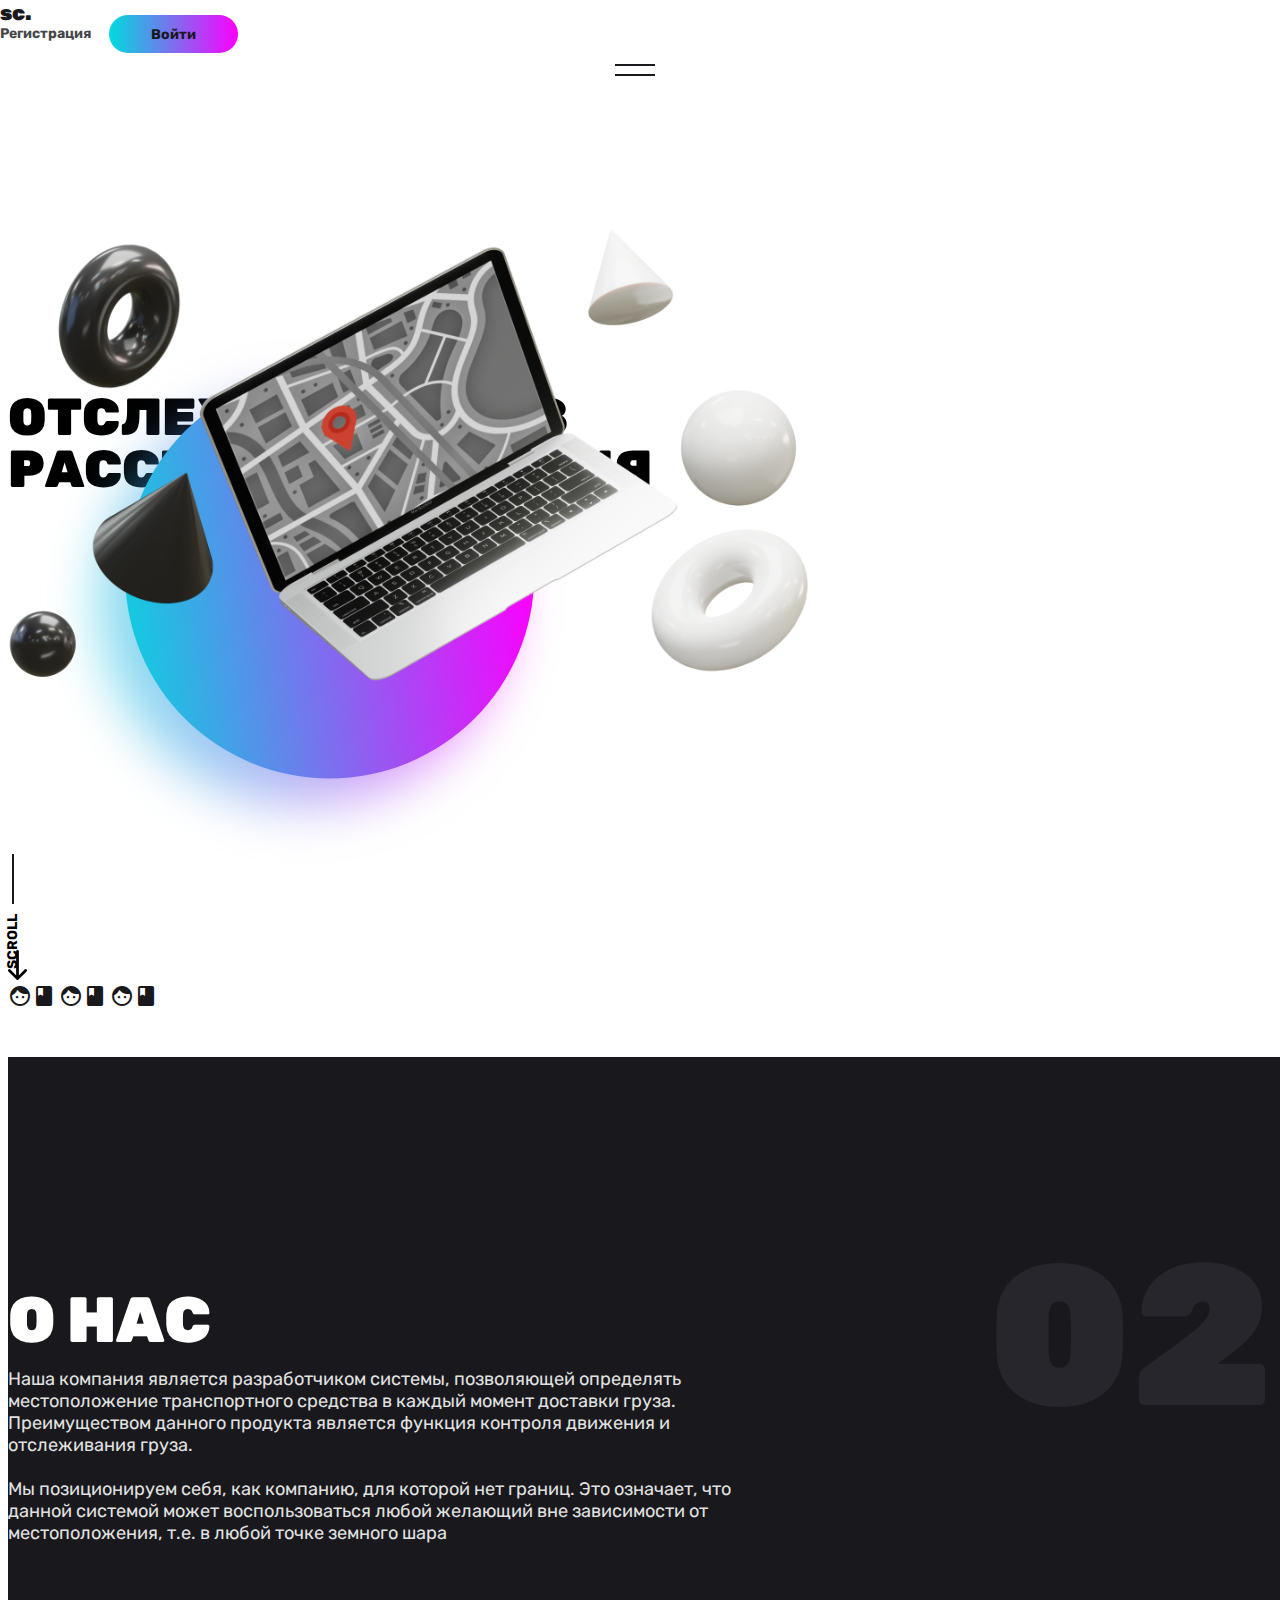
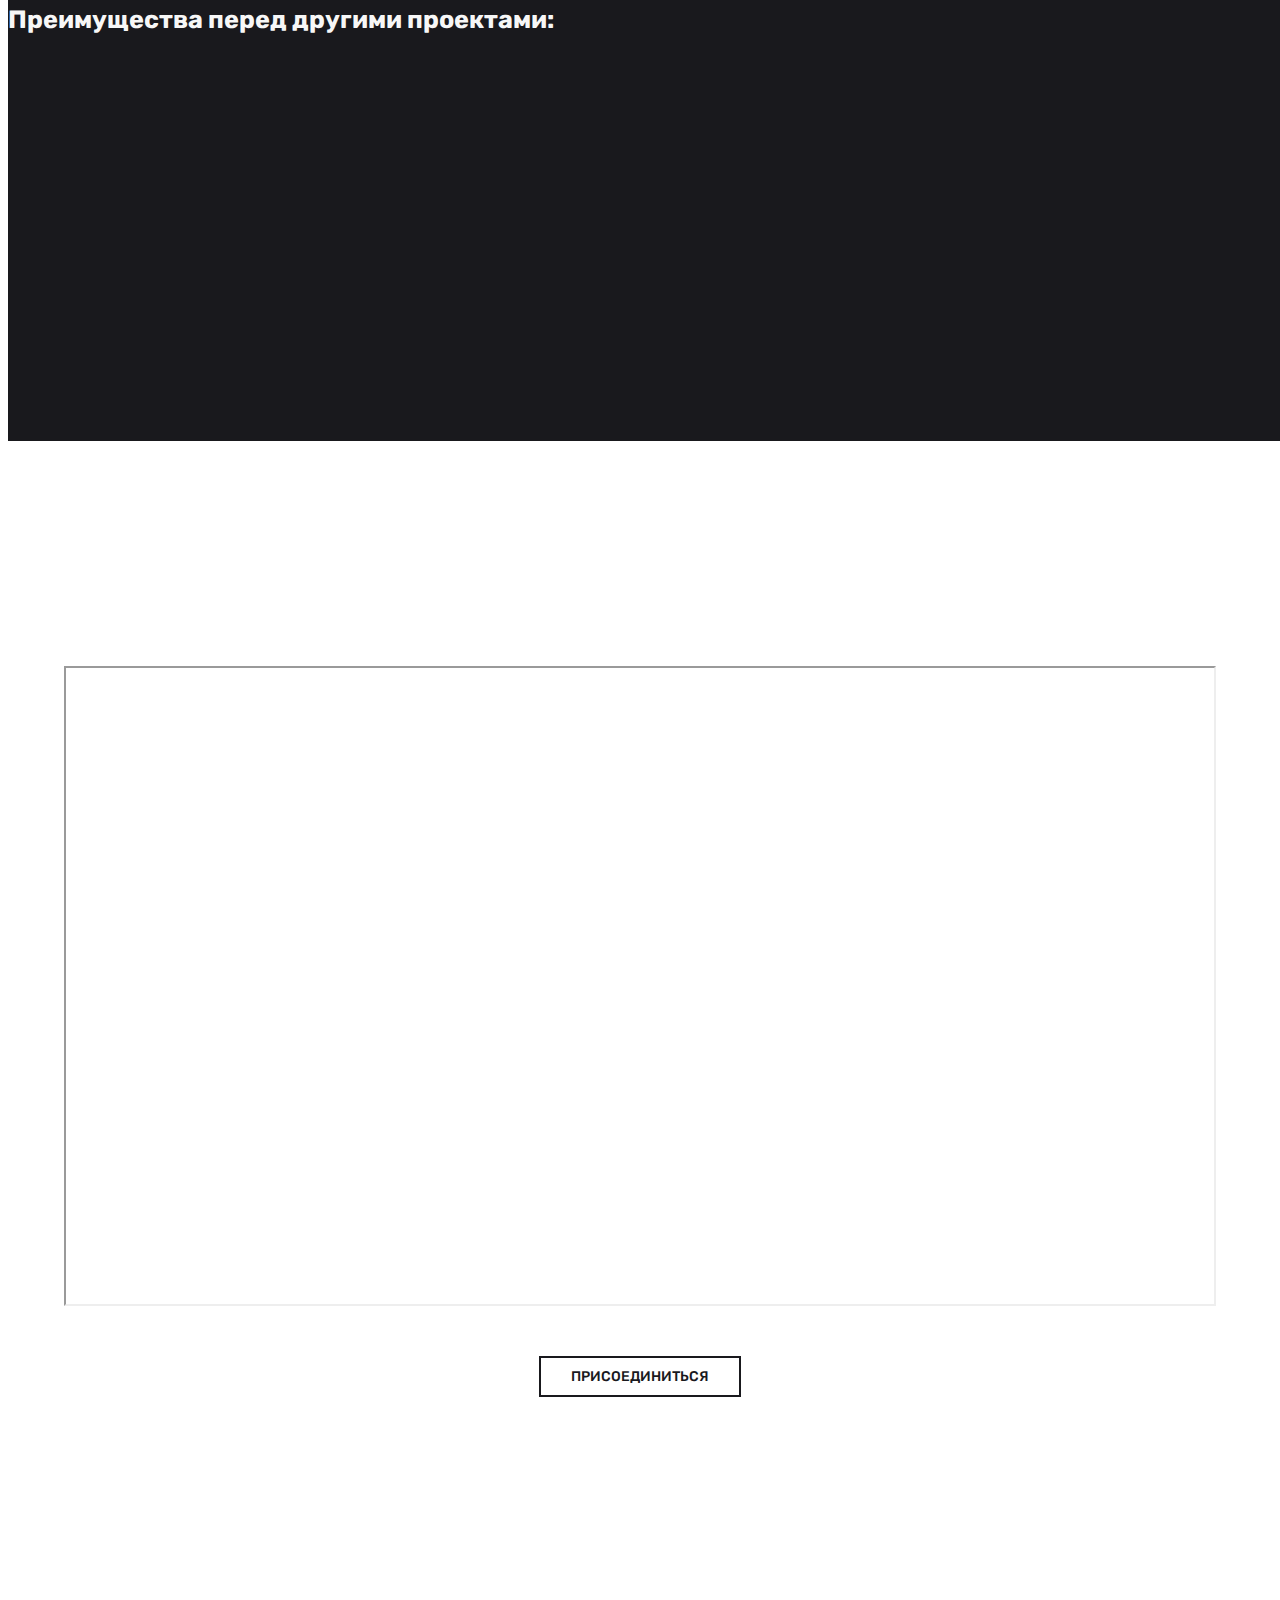
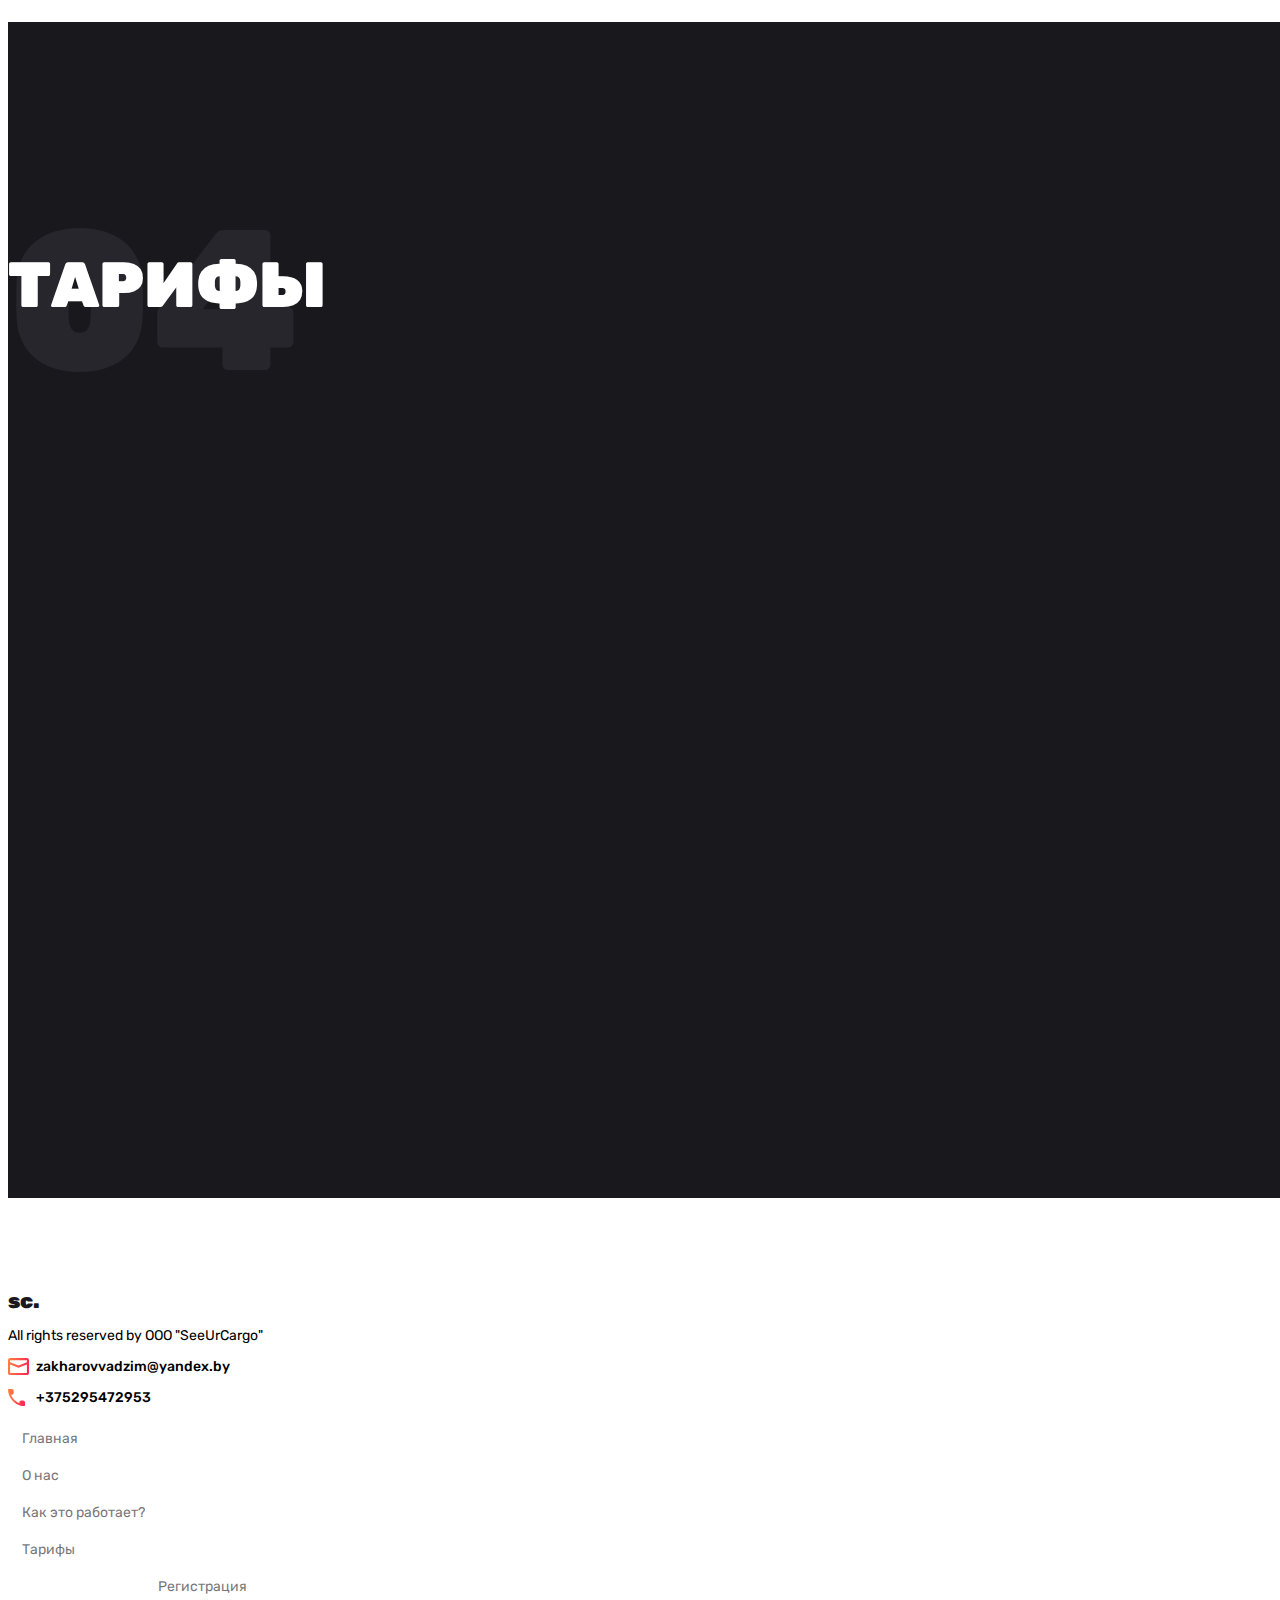
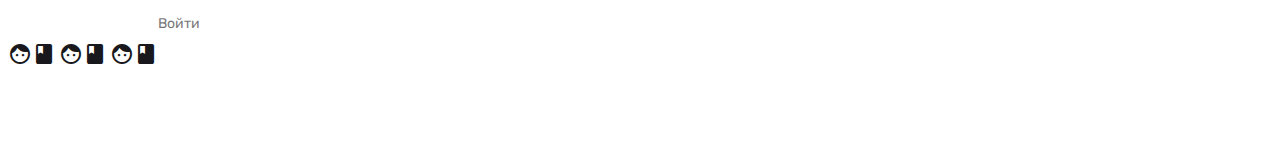
==== commit 546f4aed: "fix text" ====
--- a/index.html
+++ b/index.html
@@ -6,7 +6,7 @@
     <link href="https://cdn.jsdelivr.net/npm/bootstrap@5.0.0-beta1/dist/css/bootstrap.min.css" rel="stylesheet" integrity="sha384-giJF6kkoqNQ00vy+HMDP7azOuL0xtbfIcaT9wjKHr8RbDVddVHyTfAAsrekwKmP1" crossorigin="anonymous">
     <link rel="stylesheet" href="https://fonts.googleapis.com/icon?family=Material+Icons">
     <link rel="stylesheet" href="css/preloader.css">
-    <link rel="preload" href="/css/fonts.css">
+    <link rel="preload" href="/css/fonts.css" as="font">
     <link rel="stylesheet" href="css/header.css">
     <link rel="stylesheet" href="css/style.css">
     <link rel="stylesheet" href="css/animations.css">
@@ -49,7 +49,6 @@
 <body>
 
     <!-- preloader -->
-
    
 
     <!-- modal navigation -->
@@ -128,31 +127,31 @@
                     Наша компания является разработчиком системы, 
                     позволяющей определять местоположение транспортного средства 
                     в каждый момент доставки груза.
-                    <br><br>Данная система не требует стационарной установки отдельного GPS-приемника в 
-                    транспортное средство для процесса контроля и отслеживания груза.
+                    <br>Преимуществом данного продукта является функция контроля движения и отслеживания груза. 
+                    <br><br>Мы позиционируем себя, как компанию, для которой нет границ. Это означает, что данной системой 
+                    может воспользоваться любой желающий вне зависимости от местоположения, т.е. в любой точке земного шара
                   </p>
                 <h3 class="row title about__title-s animate">
-                    Что мы предлагаем:
+                    Преимущества перед другими проектами:
                 </h3>
     
                 <section class="features row">
                     <article class="row align-items-center justify-content-center us-none feature animate">
                         <img src="img/USER-ICON.svg" alt="" class="col-3 feature__icon">
                         <aside aria-label="USER" class="col-8 feature__info">
-                            <h4 class="row feature__title">USER</h4>
+                            <h4 class="row feature__title">USERS</h4>
                             <p class="row feature__text">
-                                Hello world I'm back bitches
-                                Hello world I'm back bitches
+                                Возможность отслеживания груза
+                                другим пользователям
                             </p>
                         </aside>
                     </article>
                     <article class="row align-items-center justify-content-center us-none feature animate">
                         <img src="./img/SETTINGS-ICON.svg" alt="" class="col-3 feature__icon">
                         <aside aria-label="SETTINGS" class="col-8 feature__info">
-                            <h4 class="row feature__title">SETTINGS</h4>
+                            <h4 class="row feature__title">CONFIGURATION</h4>
                             <p class="row feature__text">
-                                Hello world I'm back bitches
-                                Hello world I'm back bitches
+                                Простая настройка рабочего интерфейса
                             </p>
                         </aside>
                     </article>
@@ -161,8 +160,8 @@
                         <aside aria-label="WIRELESS" class="col-8 feature__info">
                             <h4 class="row feature__title">WIRELESS</h4>
                             <p class="row feature__text">
-                                Hello world I'm back bitches
-                                Hello world I'm back bitches
+                                Не требуется установки отдельных
+                                GPS модулей
                             </p>
                         </aside>
                     </article>
@@ -188,8 +187,8 @@
 
                         <aside aria-label="ADVANTAGES" class="rate__advantages">
                             <article class="row justify-content-center advantage">
-                                <img class="col text-center check" src="img/check.svg" alt="check">
-                                <p class="col-9">до <strong>3</strong> отслеживаний
+                                <img class="col-2 text-center check" src="img/check.svg" alt="check">
+                                <p class="col-10">до <strong>3</strong> отслеживаний
                                     транспорта в сутки</p>
                             </article>
                         </aside>
@@ -206,12 +205,12 @@
 
                         <aside aria-label="ADVANTAGES" class="rate__advantages">
                             <article class="row justify-content-center advantage">
-                                <img class="col-2 offset-1 text-center check" src="img/check.svg" alt="check">
-                                <p class="col-9">1 месяц пользования</p>
+                                <img class="col-2 check" src="img/check.svg" alt="check">
+                                <p class="col-10">1 месяц пользования</p>
                             </article>   
                             <article class="row justify-content-center advantage">
-                                <img class="col-2 offset-1 text-center check" src="img/check.svg" alt="check">
-                                <p class="col-9">до <strong>10</strong> отслеживаний
+                                <img class="col-2 check" src="img/check.svg" alt="check">
+                                <p class="col-10">до <strong>10</strong> отслеживаний
                                     транспорта в сутки</p>
                             </article>  
                         </aside>
@@ -228,12 +227,12 @@
 
                         <aside aria-label="ADVANTAGES" class="rate__advantages">
                             <article class="row justify-content-center advantage">
-                                <img class="col-2 offset-1 text-center check" src="img/check.svg" alt="check">
-                                <p class="col-9">1 месяц пользования</p>
+                                <img class="col-2 check" src="img/check.svg" alt="check">
+                                <p class="col-10">1 месяц пользования</p>
                             </article>   
                             <article class="row justify-content-center advantage">
-                                <img class="col-2 offset-1 text-center check" src="img/check.svg" alt="check">
-                                <p class="col-9">до <strong>20</strong> отслеживаний
+                                <img class="col-2 check" src="img/check.svg" alt="check">
+                                <p class="col-10">до <strong>20</strong> отслеживаний
                                     транспорта в сутки</p>
                             </article>  
                         </aside>
@@ -250,12 +249,12 @@
 
                         <aside aria-label="ADVANTAGES" class="rate__advantages">
                             <article class="row justify-content-center advantage">
-                                <img class="col-2 offset-1 text-center check" src="img/check.svg" alt="check">
-                                <p class="col-8">1 месяц пользования</p>
+                                <img class="col-2 check" src="img/check.svg" alt="check">
+                                <p class="col-10">1 месяц пользования</p>
                             </article>   
                             <article class="row justify-content-center advantage">
-                                <img class="col-2 offset-1 text-center check" src="img/check.svg" alt="check">
-                                <p class="col-8">НЕОГРАНИЧЕННОЕ КОЛИЧЕСТВО ОТСЛЕЖИВАНИЙ В СУТКИ</p>
+                                <img class="col-2 check" src="img/check.svg" alt="check">
+                                <p class="col-10">НЕОГРАНИЧЕННОЕ КОЛИЧЕСТВО ОТСЛЕЖИВАНИЙ В СУТКИ</p>
                             </article>   
                         </aside>
 
--- a/css/style.css
+++ b/css/style.css
@@ -311,9 +311,9 @@
   display: flex;
   flex-direction: column;
   align-items: center;
-  min-height: 400px;
-  max-height: 500px;
-  height: 70vh;
+  min-height: 500px;
+  max-height: 600px;
+  height: 80vh;
   background-color: #1D1D22;
   color: #fff;
   border-radius: 2em;
@@ -336,6 +336,7 @@
   font-size: 0.4em;
 }
 .rate__advantages {
+  margin-left: 10px;
   margin-top: 20px;
 }
 .rate__purchase {
@@ -446,8 +447,6 @@
 .check {
   user-select: none;
   height: 18px;
-  padding-right: 5px;
-  padding-left: 5px;
 }
 
 .contact {
--- a/css/animations.css
+++ b/css/animations.css
@@ -27,7 +27,7 @@
 @keyframes slide-left {
   0% {
     opacity: 0;
-    transform: translateX(100px);
+    transform: translateX(150px);
   }
   100% {
     opacity: .6;
@@ -69,7 +69,7 @@
 
 .modal-nav a {
   opacity: 0;
-  transform: translateX(100px);
+  transform: translateX(150px);
 }
 
 .modal-nav a.active {
